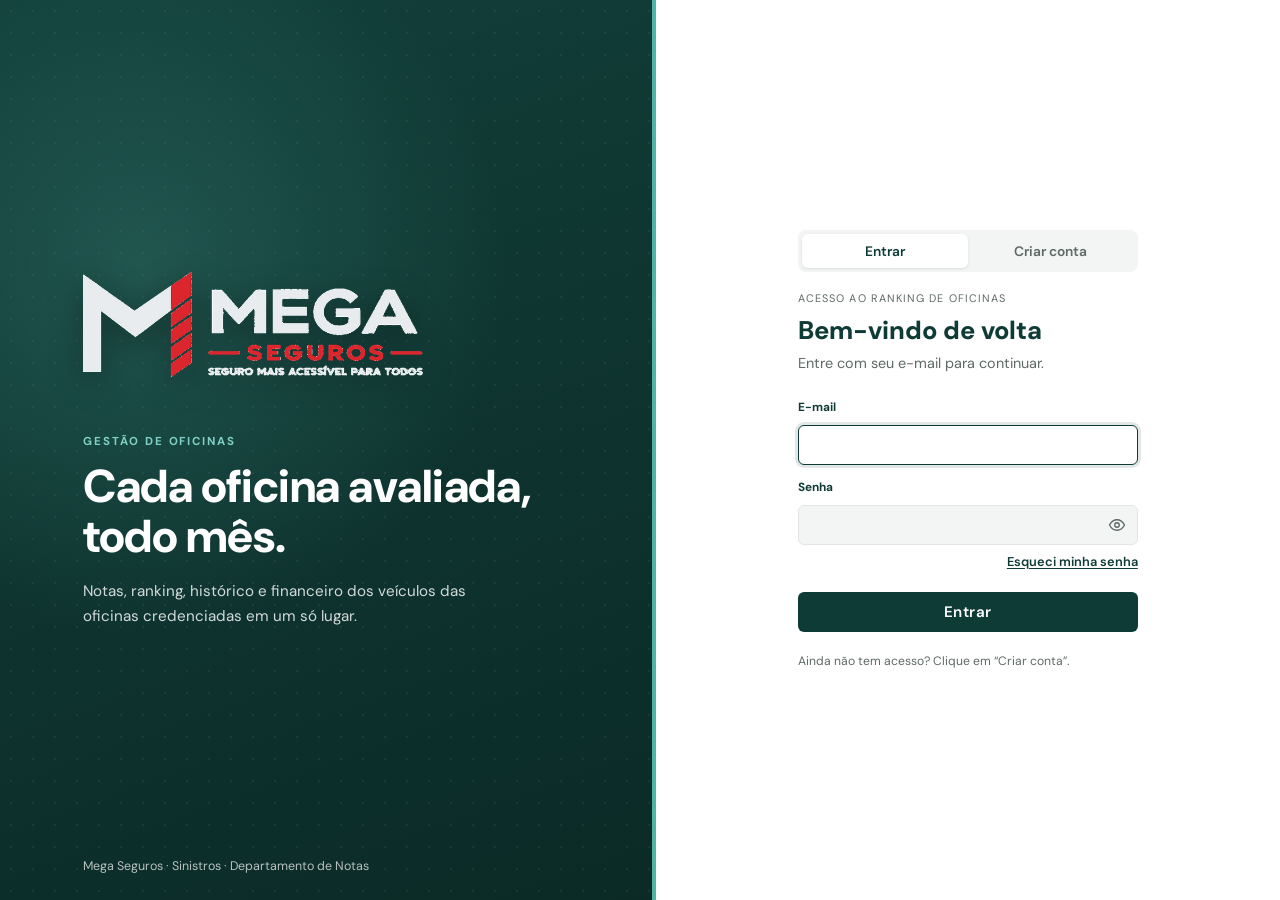
==== index.html @ 3373db31 "atualização" ====
<!doctype html>
<html lang="pt-BR">
  <head>
    <meta charset="utf-8" />
    <meta name="viewport" content="width=device-width,initial-scale=1" />
    <title>Ranking de Oficinas</title>
    <link rel="icon" href="assets/logo-mega.png" />
    <link rel="preconnect" href="https://fonts.googleapis.com" />
    <link
      rel="stylesheet"
      href="https://fonts.googleapis.com/css2?family=Playfair+Display:wght@700;800&family=DM+Sans:wght@400;500;600;700;800&display=swap"
    />
    <link rel="stylesheet" href="css/style.css?v=20261118c" />
  </head>
  <body>
    <div class="login" id="login" hidden>
      <section class="lg-side" aria-hidden="false">
        <div class="lg-logo"><img src="assets/logo-mega.png" alt="Mega Seguros" /></div>
        <div class="lg-copy">
          <div class="lg-eyebrow">Gestão de oficinas</div>
          <h1>Cada oficina avaliada,<br />todo mês.</h1>
          <p>Notas, ranking, histórico e financeiro dos veículos das oficinas credenciadas em um só lugar.</p>
        </div>
        <div class="lg-bottom">Mega Seguros · Sinistros · Departamento de Notas</div>
      </section>
      <section class="lg-form">
        <div class="lg-wrap">
          <div class="lg-tabs" id="lgTabs" role="tablist">
            <button type="button" role="tab" aria-selected="true" data-lgt="in">Entrar</button
            ><button type="button" role="tab" aria-selected="false" data-lgt="up">Criar conta</button>
          </div>
          <form id="lgForm" novalidate>
            <div class="lg-k">Acesso ao Ranking de Oficinas</div>
            <h2>Bem-vindo de volta</h2>
            <p class="lg-sub">Entre com seu e-mail para continuar.</p>
            <label>E-mail<input type="email" id="lgEmail" name="email" autocomplete="username" /></label>
            <label
              >Senha<input type="password" id="lgPass" name="password" autocomplete="current-password"
            /></label>
            <button type="button" class="lg-link" id="lgForgot">Esqueci minha senha</button>
            <p class="lg-err" id="lgErr" hidden></p>
            <button class="btn" id="lgBtn" type="submit">Entrar</button>
            <p class="lg-foot">Ainda não tem acesso? Clique em “Criar conta”.</p>
          </form>
          <form id="upForm" novalidate hidden>
            <div class="lg-k">Novo acesso</div>
            <h2>Criar conta</h2>
            <p class="lg-sub">
              Depois de criar, seu acesso fica aguardando a aprovação do Departamento de Notas.
            </p>
            <label>Nome<input type="text" id="upNome" autocomplete="name" maxlength="60" /></label>
            <label>E-mail<input type="email" id="upEmail" name="email" autocomplete="username" /></label>
            <label
              >Senha<input
                type="password"
                id="upPass"
                autocomplete="new-password"
                placeholder="Mínimo de 6 caracteres"
            /></label>
            <label>Confirmar senha<input type="password" id="upPass2" autocomplete="new-password" /></label>
            <p class="lg-err" id="upErr" hidden></p>
            <button class="btn" id="upBtn" type="submit">Criar conta</button>
          </form>
          <form id="recForm" novalidate hidden>
            <div class="lg-k">Recuperar acesso</div>
            <h2>Esqueci minha senha</h2>
            <p class="lg-sub">Digite seu e-mail. Vamos enviar um link para você criar uma senha nova.</p>
            <label>E-mail<input type="email" id="recEmail" name="email" autocomplete="username" /></label>
            <p class="lg-err" id="recMsg" hidden></p>
            <button class="btn" id="recBtn" type="submit">Enviar link</button>
            <button type="button" class="lg-link" data-lgt="in">‹ Voltar para o login</button>
          </form>
          <form id="newForm" novalidate hidden>
            <div class="lg-k">Recuperar acesso</div>
            <h2>Criar nova senha</h2>
            <p class="lg-sub">Escolha uma senha nova para entrar no Ranking de Oficinas.</p>
            <input type="email" id="newUser" name="email" autocomplete="username" hidden />
            <label
              >Nova senha<input
                type="password"
                id="newPass"
                name="new-password"
                autocomplete="new-password"
                placeholder="Mínimo de 6 caracteres"
            /></label>
            <label>Confirmar nova senha<input type="password" id="newPass2" autocomplete="new-password" /></label>
            <p class="lg-err" id="newErr" hidden></p>
            <button class="btn" id="newBtn" type="submit">Salvar nova senha</button>
          </form>
          <div class="lg-wait" id="lgWait" hidden>
            <div class="lw-ic" id="lwIc">⏳</div>
            <h2 id="lwT">Aguardando aprovação</h2>
            <p id="lwP">
              Seu acesso foi criado e está aguardando a aprovação do Departamento de Notas. Assim que for
              aprovado, é só entrar de novo.
            </p>
            <div class="lw-acts">
              <button type="button" class="btn" id="lwRetry">Verificar de novo</button
              ><button type="button" class="btn ghost2" id="lwOut">Sair</button>
            </div>
          </div>
        </div>
      </section>
    </div>
    <dialog id="pwDlg" class="pw-dlg">
      <form id="pwForm" novalidate>
        <h2>Alterar senha</h2>
        <p class="lg-sub">A senha nova vale a partir do próximo login, em qualquer computador.</p>
        <input type="email" id="pwUser" name="email" autocomplete="username" hidden />
        <label
          >Nova senha<input
            type="password"
            id="pwNew"
            name="new-password"
            autocomplete="new-password"
            placeholder="Mínimo de 6 caracteres"
        /></label>
        <label>Confirmar nova senha<input type="password" id="pwNew2" autocomplete="new-password" /></label>
        <p class="lg-err" id="pwErr" hidden></p>
        <div class="pw-acts">
          <button class="btn" id="pwSave" type="submit">Salvar senha</button
          ><button type="button" class="btn ghost2" id="pwCancel">Cancelar</button>
        </div>
      </form>
    </dialog>
    <div class="app">
      <aside class="side">
        <div class="side-brand"><img src="assets/logo-mega.png" alt="Mega Seguros" /></div>
        <div class="side-label">Ranking de Oficinas</div>
        <nav class="tabs" role="tablist" aria-label="Seções">
          <button role="tab" id="t-mes" aria-selected="true">
            <svg viewBox="0 0 24 24" aria-hidden="true">
              <rect x="3" y="4" width="18" height="17" rx="2" />
              <path d="M3 9h18M8 2v4M16 2v4" /></svg
            >Avaliação do mês
          </button>
          <button role="tab" id="t-hist" aria-selected="false">
            <svg viewBox="0 0 24 24" aria-hidden="true"><path d="M4 20V10M10 20V4M16 20v-7M22 20H2" /></svg
            >Histórico
          </button>
          <button role="tab" id="t-fin" aria-selected="false">
            <svg viewBox="0 0 24 24" aria-hidden="true">
              <rect x="2" y="6" width="20" height="13" rx="2" />
              <path d="M2 10h20M6 15h4" /></svg
            >Financeiro
          </button>
          <button role="tab" id="t-dev" aria-selected="false">
            <svg viewBox="0 0 24 24" aria-hidden="true"><path d="M3 7h18v12H3z" /><path d="M3 11h18M7 15h3" /></svg
            >Devedores
          </button>
          <button role="tab" id="t-frota" aria-selected="false">
            <svg viewBox="0 0 24 24" aria-hidden="true">
              <path d="M3 13l2-5h14l2 5v5H3z" /><path d="M3 13h18" />
              <circle cx="7.5" cy="16" r="1.2" /><circle cx="16.5" cy="16" r="1.2" /></svg
            >Veículos Mega
          </button>
          <button role="tab" id="t-acc" aria-selected="false" hidden>
            <svg viewBox="0 0 24 24" aria-hidden="true">
              <circle cx="9" cy="8" r="3.5" />
              <path d="M2.5 20a6.5 6.5 0 0 1 13 0" />
              <path d="M16 11l2 2 4-4" /></svg
            >Acessos<span class="nbadge" id="accBadge" hidden>0</span>
          </button>
          <button role="tab" id="t-crit" aria-selected="false">
            <svg viewBox="0 0 24 24" aria-hidden="true">
              <path d="M9 11l3 3 8-8" />
              <path d="M20 12v7a2 2 0 0 1-2 2H6a2 2 0 0 1-2-2V5a2 2 0 0 1 2-2h9" /></svg
            >Critérios
          </button>
        </nav>
        <div class="side-foot">
          <div class="who" id="whoBox" hidden>
            <small>Conectada como</small><b id="whoMail"></b
            ><button type="button" id="logoutBtn">
              <svg viewBox="0 0 24 24" aria-hidden="true">
                <path d="M15 4h4v16h-4M10 8l-4 4 4 4M6 12h11" /></svg
              >Sair
            </button>
            <button type="button" id="pwBtn" class="who-pw">Alterar senha</button>
          </div>
          Setor de Sinistros<br />Departamento de Notas<span>Uso interno</span>
        </div>
      </aside>

      <main class="main">
        <header class="topbar">
          <div>
            <div class="crumb">Sinistros <span>›</span> Notas <span>›</span> <b>Ranking de Oficinas</b></div>
            <h1 id="pageTitle">Avaliação do mês</h1>
          </div>
          <div class="mpick" id="mpick" role="group" aria-label="Mês de referência">
            <label for="selMes">Mês</label>
            <select id="selMes"></select>
            <select id="selAno" aria-label="Ano"></select>
          </div>
        </header>

        <div class="content">
          <div id="banner" class="banner" hidden></div>

          <section id="v-mes" style="display: grid; gap: 18px">
            <div class="card summ">
              <div class="sm-l">
                <h3>Classificação das oficinas</h3>
                <div class="lvt" id="levels"></div>
              </div>
              <div class="sm-r">
                <h3>Resumo do mês</h3>
                <div class="stats4" id="stats4"></div>
                <div class="andam">
                  <div class="an-t">
                    <b>Andamento das avaliações</b><small id="anTxt">0 de 0 avaliações concluídas</small>
                  </div>
                  <div class="an-bar">
                    <div class="pbar"><i id="progBar"></i></div>
                    <span id="anPct">0%</span>
                  </div>
                </div>
              </div>
            </div>
            <div class="card tools">
              <label class="srch"
                ><svg viewBox="0 0 24 24" aria-hidden="true">
                  <circle cx="11" cy="11" r="7" />
                  <path d="M20 20l-3.5-3.5" /></svg
                ><input type="search" id="fQ" placeholder="Buscar oficina..." aria-label="Buscar oficina"
              /></label>
              <label class="fsel"
                ><small>Classificação</small
                ><select id="fLv">
                  <option value="">Todas</option>
                  <option>Diamante</option>
                  <option>Ouro</option>
                  <option>Prata</option>
                  <option>Bronze</option>
                  <option value="none">Sem nota</option>
                </select></label
              >
              <label class="fsel"
                ><small>Ordenar por</small
                ><select id="fOrd">
                  <option value="cad">Ordem de cadastro</option>
                  <option value="desc">Pontuação (maior)</option>
                  <option value="asc">Pontuação (menor)</option>
                  <option value="nome">Nome (A–Z)</option>
                </select></label
              >
              <button type="button" class="btn ghost2 exp" id="expBtn">
                <svg viewBox="0 0 24 24" aria-hidden="true"><path d="M12 3v12M7 10l5 5 5-5M4 19h16" /></svg
                >Exportar relatório
              </button>
            </div>
            <div class="evgrid">
              <aside class="card olist">
                <div class="ol-top">
                  <div class="ol-h">
                    <h2 id="tblTitle">Oficinas</h2>
                    <button
                      type="button"
                      class="dcbtn"
                      id="dcToggle"
                      aria-expanded="false"
                      title="Ver oficinas descredenciadas"
                    >
                      <svg viewBox="0 0 24 24" aria-hidden="true">
                        <circle cx="12" cy="12" r="9" />
                        <path d="M5.6 5.6l12.8 12.8" /></svg
                      >Descredenciadas <span id="dcCount">0</span>
                    </button>
                  </div>
                </div>
                <div class="dcpanel" id="dcPanel" hidden></div>
                <ul class="ol" id="rows">
                  <li class="empty">Carregando oficinas…</li>
                </ul>
                <form class="add" id="addForm">
                  <input
                    type="text"
                    id="newName"
                    placeholder="Nova oficina"
                    aria-label="Nome da nova oficina"
                    maxlength="60"
                  />
                  <button class="btn" type="submit" aria-label="Adicionar oficina">
                    <span aria-hidden="true">+</span> Adicionar
                  </button>
                </form>
              </aside>
              <div class="card epanel" id="evalPanel"></div>
            </div>
            <div class="status" id="status"></div>
          </section>

          <section id="v-hist" hidden>
            <div class="panel">
              <div class="phead">
                <div>
                  <h2 id="rkTitle">Ranking do mês</h2>
                  <p class="psub">Oficinas ordenadas pela nota total. A seta compara com o mês anterior.</p>
                </div>
              </div>
              <ol class="rank" id="rank"></ol>
            </div>
            <div class="panel">
              <div class="phead">
                <div>
                  <h2>Evolução nos últimos 12 meses</h2>
                  <p class="psub">Cada barra é um mês. Clique numa barra para abrir aquele mês.</p>
                </div>
                <div class="keys">
                  <span><i class="k Diamante"></i>Diamante</span><span><i class="k Ouro"></i>Ouro</span
                  ><span><i class="k Prata"></i>Prata</span><span><i class="k Bronze"></i>Bronze</span>
                </div>
              </div>
              <div class="evo" id="hbody"></div>
            </div>
          </section>

          <section id="v-fin" hidden>
            <div class="fin-ofs" id="finOfs"></div>
            <div class="panel fin" id="finPanel">
              <div id="finHead"></div>
              <div class="vform" id="vFormBox" hidden>
                <div class="vf-h">
                  <h3 id="vfTitle">Novo veículo</h3>
                  <button type="button" class="vf-x" data-vfclose="1" aria-label="Fechar">×</button>
                </div>
                <div class="vf-grid">
                  <label class="c1"
                    >Placa<input type="text" id="vfPlaca" maxlength="10" placeholder="ABC1D23"
                  /></label>
                  <label class="c3"
                    >Veículo / sinistro<input
                      type="text"
                      id="vfDesc"
                      maxlength="80"
                      placeholder="Modelo, nº do sinistro…"
                  /></label>
                  <label
                    >Líquido do reparo<span class="mi"
                      ><i>R$</i><input type="text" inputmode="decimal" id="vfLq" placeholder="0,00" /></span
                  ></label>
                  <label
                    >Complemento<span class="mi"
                      ><i>R$</i><input type="text" inputmode="decimal" id="vfCp" placeholder="0,00" /></span
                  ></label>
                  <label
                    >Franquia<span class="mi"
                      ><i>R$</i><input type="text" inputmode="decimal" id="vfFr" placeholder="0,00" /></span
                  ></label>
                  <label class="neg"
                    >Já pago<span class="mi"
                      ><i>R$</i><input type="text" inputmode="decimal" id="vfPg" placeholder="0,00" /></span
                  ></label>
                  <label class="neg"
                    >Peças compradas<span class="mi"
                      ><i>R$</i><input type="text" inputmode="decimal" id="vfPc" placeholder="0,00" /></span
                  ></label>
                  <div class="vf-prev" id="vfPrev"><small>Saldo deste veículo</small><b>R$ 0,00</b></div>
                </div>
                <div class="vf-acts">
                  <button type="button" class="btn" id="vfSave">Salvar veículo</button
                  ><button type="button" class="btn ghost2" data-vfclose="1">Cancelar</button>
                </div>
              </div>
              <div id="finBody"></div>
            </div>
            <div class="status" id="fstatus"></div>
          </section>

          <section id="v-dev" hidden>
            <div class="panel">
              <div class="phead">
                <div>
                  <h2>Devedores</h2>
                  <p class="psub">
                    Dívidas das oficinas e os descontos feitos por placa até quitar. O saldo diminui sozinho.
                  </p>
                </div>
                <button type="button" class="btn" id="dvNew"><span aria-hidden="true">+</span> Nova dívida</button>
              </div>
              <div class="banner" id="devBanner" hidden>
                A tabela de dívidas ainda não existe no Supabase. Rode o SQL de devedores e recarregue a página.
              </div>
              <div class="fstats" id="devStats"></div>
              <div class="dv-tools">
                <label class="srch"
                  ><svg viewBox="0 0 24 24" aria-hidden="true"><circle cx="11" cy="11" r="7" /><path d="M20 20l-3.5-3.5" /></svg
                  ><input type="search" id="dvQ" placeholder="Buscar oficina, veículo ou placa..." aria-label="Buscar dívida"
                /></label>
                <label class="fsel"
                  ><small>Situação</small
                  ><select id="dvF">
                    <option value="">Todas</option>
                    <option value="a">Em pagamento</option>
                    <option value="q">Quitadas</option>
                  </select></label
                >
              </div>
              <div id="devList"></div>
              <div class="status" id="devStatus"></div>
            </div>
          </section>

          <section id="v-frota" hidden>
            <div class="panel">
              <div class="phead">
                <div>
                  <h2>Painel dos veículos Mega</h2>
                  <p class="psub">Resumo dos gastos com reparos dos veículos da Mega.</p>
                </div>
              </div>
              <div class="fstats" id="frStats"></div>
              <div class="fr-dash">
                <div class="fr-box">
                  <h3>Gasto por mês</h3>
                  <div class="fr-meses" id="frMeses"></div>
                </div>
                <div class="fr-box">
                  <h3>Onde foi feito</h3>
                  <div id="frOnde"></div>
                </div>
                <div class="fr-box">
                  <h3>Veículos que mais gastaram</h3>
                  <div id="frTop"></div>
                </div>
              </div>
            </div>
            <div class="panel">
              <div class="phead">
                <div>
                  <h2>Histórico de reparos</h2>
                  <p class="psub">Clique num veículo para ver e lançar reparos.</p>
                </div>
                <button type="button" class="btn" id="frNew"><span aria-hidden="true">+</span> Novo veículo</button>
              </div>
              <div class="banner" id="frBanner" hidden>
                A tabela de Veículos Mega ainda não existe no Supabase. Rode o SQL 5 e recarregue a página.
              </div>
              <div class="dv-tools">
                <label class="srch"
                  ><svg viewBox="0 0 24 24" aria-hidden="true"><circle cx="11" cy="11" r="7" /><path d="M20 20l-3.5-3.5" /></svg
                  ><input type="search" id="frQ" placeholder="Buscar placa, veículo ou quem está usando..." aria-label="Buscar veículo"
                /></label>
                <label class="fsel"><small>Mês</small><select id="frMes"></select></label>
              </div>
              <div id="frList"></div>
              <div class="status" id="frStatus"></div>
            </div>
          </section>

          <section id="v-acc" hidden>
            <div class="panel">
              <div class="phead">
                <div>
                  <h2>Acessos da equipe</h2>
                  <p class="psub">
                    Quem cria conta aparece aqui como pendente. Marque as equipes de cada pessoa (pode ser mais de
                    uma): ela vê as abas de todas as equipes marcadas.
                  </p>
                </div>
                <button type="button" class="btn ghost2" id="accReload">Atualizar lista</button>
              </div>
              <div id="accList"><p class="dcl-empty">Carregando…</p></div>
            </div>
            <div class="panel">
              <div class="phead">
                <div>
                  <h2>Equipes e abas</h2>
                  <p class="psub">Marque as abas que cada equipe pode ver e lançar. Vale na hora para todos da equipe.</p>
                </div>
              </div>
              <div id="eqList"></div>
              <form class="add eq-add" id="eqForm">
                <input type="text" id="eqNome" placeholder="Nova equipe" aria-label="Nome da nova equipe" maxlength="40" />
                <button class="btn" type="submit"><span aria-hidden="true">+</span> Adicionar equipe</button>
              </form>
              <div class="status" id="accStatus"></div>
            </div>
          </section>

          <section id="v-crit" hidden>
            <div class="panel">
              <div class="phead">
                <div>
                  <h2>Como a nota é formada</h2>
                  <p class="psub">
                    Cada veículo enviado recebe até 100 pontos nos seis critérios. A nota da oficina no mês é
                    a média dos veículos avaliados.
                  </p>
                </div>
              </div>
              <div class="stack">
                <div class="seg" style="flex: 30; background: #0f3b36" title="Qualidade do reparo: 30 pts">
                  <span>30</span>
                </div>
                <div class="seg" style="flex: 20; background: #1f5a52" title="Prazo de entrega: 20 pts">
                  <span>20</span>
                </div>
                <div class="seg" style="flex: 20; background: #2f7a6f" title="Satisfação do cliente: 20 pts">
                  <span>20</span>
                </div>
                <div class="seg" style="flex: 15; background: #5e9b90" title="Preço e orçamento: 15 pts">
                  <span>15</span>
                </div>
                <div class="seg" style="flex: 10; background: #8db8ae" title="Documentação: 10 pts">
                  <span>10</span>
                </div>
                <div class="seg" style="flex: 5; background: #c3dcd5" title="Estrutura da oficina: 5 pts">
                  <span>5</span>
                </div>
              </div>
              <div class="ccards">
                <div class="ccard">
                  <div class="cpts" style="--c: #0f3b36">30<small>pts</small></div>
                  <div>
                    <h3>Qualidade do reparo</h3>
                    <p>Sem retrabalho; sem reclamação de peças ou pintura</p>
                  </div>
                </div>
                <div class="ccard">
                  <div class="cpts" style="--c: #1f5a52">20<small>pts</small></div>
                  <div>
                    <h3>Prazo de entrega</h3>
                    <p>Veículo entregue na data prometida ou antes</p>
                  </div>
                </div>
                <div class="ccard">
                  <div class="cpts" style="--c: #2f7a6f">20<small>pts</small></div>
                  <div>
                    <h3>Satisfação do cliente</h3>
                    <p>Notas e avaliações dos associados</p>
                  </div>
                </div>
                <div class="ccard">
                  <div class="cpts" style="--c: #5e9b90">15<small>pts</small></div>
                  <div>
                    <h3>Preço e orçamento</h3>
                    <p>Orçamento final igual ao aprovado, sem extras</p>
                  </div>
                </div>
                <div class="ccard">
                  <div class="cpts" style="--c: #8db8ae">10<small>pts</small></div>
                  <div>
                    <h3>Documentação</h3>
                    <p>Notas fiscais e fotos enviadas rápido</p>
                  </div>
                </div>
                <div class="ccard">
                  <div class="cpts" style="--c: #c3dcd5">5<small>pts</small></div>
                  <div>
                    <h3>Estrutura da oficina</h3>
                    <p>Ferramentas, alinhamento e organização</p>
                  </div>
                </div>
              </div>
            </div>
            <div class="panel">
              <div class="phead">
                <div>
                  <h2>Níveis e incentivos</h2>
                  <p class="psub">A soma dos pontos define o nível da oficina no mês.</p>
                </div>
              </div>
              <div class="scale">
                <div class="bar">
                  <div class="b Bronze" style="flex: 65">Bronze</div>
                  <div class="b Prata" style="flex: 15">Prata</div>
                  <div class="b Ouro" style="flex: 10">Ouro</div>
                  <div class="b Diamante" style="flex: 10">Diam.</div>
                </div>
                <div class="ticks">
                  <span style="left: 0">0</span><span style="left: 65%">65</span
                  ><span style="left: 80%">80</span><span style="left: 90%">90</span
                  ><span style="left: 100%">100</span>
                </div>
              </div>
              <div class="lcards">
                <div class="lcard Bronze">
                  <div class="lhead">
                    <span class="ic" data-medal="Bronze"></span>
                    <div>
                      <h3>Bronze</h3>
                      <div class="range">abaixo de 65 pontos</div>
                    </div>
                  </div>
                  <p>Menos serviços direcionados; 60 a 90 dias para melhorar ou ser descredenciada</p>
                </div>
                <div class="lcard Prata">
                  <div class="lhead">
                    <span class="ic" data-medal="Prata"></span>
                    <div>
                      <h3>Prata</h3>
                      <div class="range">65 a 79 pontos</div>
                    </div>
                  </div>
                  <p>Volume moderado de serviços com acompanhamento mensal</p>
                </div>
                <div class="lcard Ouro">
                  <div class="lhead">
                    <span class="ic" data-medal="Ouro"></span>
                    <div>
                      <h3>Ouro</h3>
                      <div class="range">80 a 89 pontos</div>
                    </div>
                  </div>
                  <p>Envio frequente de carros e pagamento em prazo normal</p>
                </div>
                <div class="lcard Diamante">
                  <div class="lhead">
                    <span class="ic" data-medal="Diamante"></span>
                    <div>
                      <h3>Diamante</h3>
                      <div class="range">90 a 100 pontos</div>
                    </div>
                  </div>
                  <p>Prioridade total no envio de carros, pagamento rápido e destaque no app/site</p>
                </div>
              </div>
            </div>
            <div class="panel">
              <div class="phead">
                <div>
                  <h2>Metas a cada 10 carros</h2>
                  <p class="psub">Referência do que cada nível exige na prática.</p>
                </div>
              </div>
              <div class="scroll">
                <table class="metas">
                  <thead>
                    <tr>
                      <th class="name">Indicador</th>
                      <th><span class="badge Bronze">Bronze</span></th>
                      <th><span class="badge Prata">Prata</span></th>
                      <th><span class="badge Ouro">Ouro</span></th>
                      <th><span class="badge Diamante">Diamante</span></th>
                    </tr>
                  </thead>
                  <tbody>
                    <tr>
                      <td class="name">Carros com reparo refeito</td>
                      <td>máx. 1 em 10</td>
                      <td>máx. 1 em 20</td>
                      <td>quase zero</td>
                      <td>zero</td>
                    </tr>
                    <tr>
                      <td class="name">Atrasos na entrega</td>
                      <td>até 2 em 10</td>
                      <td>até 1 em 10</td>
                      <td>quase sempre no dia</td>
                      <td>100% no prazo</td>
                    </tr>
                    <tr>
                      <td class="name">Nota dos clientes (0–10)</td>
                      <td>mín. 5</td>
                      <td>mín. 7</td>
                      <td>mín. 8</td>
                      <td>9 ou 10</td>
                    </tr>
                    <tr>
                      <td class="name">Aumento não planejado no orçamento</td>
                      <td>até 2 em 10</td>
                      <td>máx. 1 em 10</td>
                      <td>raro</td>
                      <td>nenhum</td>
                    </tr>
                  </tbody>
                </table>
              </div>
            </div>
          </section>
        </div>
      </main>
    </div>

    <!-- Scripts: a ordem importa (config e utilidades primeiro, main por último) -->
    <script src="js/config.js?v=20261118c"></script>
    <script src="js/util.js?v=20261118c"></script>
    <script src="js/estado.js?v=20261118c"></script>
    <script src="js/dados.js?v=20261118c"></script>
    <script src="js/avaliacao.js?v=20261118c"></script>
    <script src="js/oficinas.js?v=20261118c"></script>
    <script src="js/historico.js?v=20261118c"></script>
    <script src="js/financeiro.js?v=20261118c"></script>
    <script src="js/devedores.js?v=20261118c"></script>
    <script src="js/frota.js?v=20261118c"></script>
    <script src="js/login.js?v=20261118c"></script>
    <script src="js/acessos.js?v=20261118c"></script>
    <script src="js/main.js?v=20261118c"></script>
  </body>
</html>
---- css/style.css ----
/* =====================================================================
   Ranking de Oficinas · Mega Seguros
   Cores e fontes ficam nas variáveis do :root (logo abaixo).
   ===================================================================== */

:root {
  color-scheme: light;
  --bg: #f7f3ef;
  --surface: #ffffff;
  --ink: #1e2624;
  --muted: #5e6966;
  --line: #e6dfd8;
  --soft: #eff1ef;
  --green: #0f3b36;
  --green-2: #0a2c28;
  --red: #b3141c;
  --red-dark: #8e0f16;
  --icon-bg: #f3eee9;
  --accent: #0f3b36;
  --input: #fcfaf8;
  --danger: #b3141c;
  --dia: #dceff1;
  --dia-ink: #0d5560;
  --ouro: #f6e7b9;
  --ouro-ink: #6a4c00;
  --prata: #e7e9ea;
  --prata-ink: #3d4547;
  --bronze: #f3d5c2;
  --bronze-ink: #7a3a12;
  --serif: "Playfair Display", Georgia, "Times New Roman", serif;
  --display: "DM Sans", Arial, Helvetica, sans-serif;
  --body: "DM Sans", Arial, Helvetica, sans-serif;
  --shadow: 0 1px 2px rgba(15, 59, 54, 0.06), 0 6px 18px rgba(15, 59, 54, 0.07);
}
* {
  box-sizing: border-box;
}
[hidden] {
  display: none !important;
}
#v-mes > * {
  min-width: 0;
}
body {
  margin: 0;
  background: var(--bg);
  color: var(--ink);
  font-family: var(--body);
  font-size: 15px;
  line-height: 1.5;
}
.crumb {
  font-size: 0.82rem;
  color: var(--muted);
  font-weight: 500;
}
.crumb b,
h1,
h2 {
  color: var(--green);
}
h1,
h2 {
  font-family: var(--serif);
  margin: 0;
  text-wrap: balance;
}
h1 {
  font-size: clamp(2.1rem, 5vw, 3.2rem);
  line-height: 1.05;
  font-weight: 800;
}
h2 {
  font-size: 1.3rem;
}
.tabs {
  display: flex;
  gap: 6px;
  border-bottom: 1px solid var(--line);
  overflow-x: auto;
}
.tabs button {
  border: 0;
  background: 0 0;
  color: var(--muted);
  font: 600 0.82rem var(--body);
  letter-spacing: 0.08em;
  text-transform: uppercase;
  padding: 12px 14px;
  border-bottom: 2px solid transparent;
  cursor: pointer;
  white-space: nowrap;
}
.tabs button[aria-selected="true"] {
  color: var(--green);
  border-color: var(--red);
}
button:focus-visible,
input:focus-visible,
textarea:focus-visible {
  outline: 2px solid var(--green);
  outline-offset: 2px;
}
.levels {
  display: grid;
  grid-template-columns: repeat(auto-fit, minmax(150px, 1fr));
  gap: 14px;
}
.lv,
.lv span {
  display: flex;
  align-items: center;
}
.lv {
  padding: 14px 16px;
  justify-content: space-between;
  gap: 10px;
}
.lv span {
  font-weight: 700;
  font-size: 0.8rem;
  letter-spacing: 0.08em;
  text-transform: uppercase;
  color: var(--ink);
  gap: 8px;
}
.lv span::before {
  content: "";
  width: 10px;
  height: 10px;
  border-radius: 50%;
  background: var(--muted);
  display: none;
}
.lv b,
table {
  font-variant-numeric: tabular-nums;
}
.lv b {
  font-family: var(--serif);
  font-size: 2rem;
  line-height: 1;
  color: var(--green);
}
.lv.Diamante span::before {
  background: #2a9db0;
}
.lv.Ouro span::before {
  background: #d4a21c;
}
.lv.Prata span::before {
  background: #9aa3a6;
}
.lv.Bronze span::before {
  background: #b8642e;
}
.lv.none {
  border-style: dashed;
  box-shadow: none;
  background: 0 0;
}
.badge.Diamante {
  background: var(--dia);
  color: var(--dia-ink);
}
.badge.Ouro {
  background: var(--ouro);
  color: var(--ouro-ink);
}
.badge.Prata {
  background: var(--prata);
  color: var(--prata-ink);
}
.badge.Bronze {
  background: var(--bronze);
  color: var(--bronze-ink);
}
.card,
.lv {
  background: var(--surface);
  border: 1px solid var(--line);
  box-shadow: var(--shadow);
}
.scroll {
  overflow-x: auto;
  position: relative;
}
table {
  border-collapse: collapse;
  width: 100%;
}
td,
th {
  border-bottom: 1px solid var(--line);
  text-align: center;
}
th,
th small {
  font-size: 0.7rem;
}
th {
  text-transform: uppercase;
  letter-spacing: 0.08em;
  color: var(--green);
  padding: 12px 6px;
  background: var(--soft);
}
th small {
  display: block;
  letter-spacing: 0;
  text-transform: none;
  font-weight: 500;
  color: var(--muted);
}
td {
  padding: 7px 4px;
  vertical-align: middle;
}
td.name,
th.name {
  text-align: left;
  padding-left: 16px;
}
td.name,
th {
  font-weight: 700;
  white-space: nowrap;
}
td.name {
  letter-spacing: 0.02em;
}
.rank li:last-child,
tr:last-child td {
  border-bottom: 0;
}
input[type="number"],
input[type="text"],
textarea {
  font: inherit;
  color: var(--ink);
  background: var(--input);
  border: 1px solid var(--line);
  border-radius: 6px;
  padding: 6px 4px;
}
input[type="number"] {
  width: 50px;
  text-align: center;
}
input:focus {
  border-color: var(--green);
}
input.bad {
  border-color: var(--danger);
  color: var(--danger);
}
input:disabled,
textarea:disabled {
  opacity: 0.6;
}
.total {
  font-family: var(--serif);
  font-size: 1.5rem;
  color: var(--green);
  min-width: 44px;
}
.badge,
.pos,
.total {
  font-weight: 700;
}
.badge {
  display: inline-block;
  padding: 3px 10px;
  border-radius: 999px;
  font-size: 0.76rem;
  white-space: nowrap;
}
.pos {
  color: var(--red);
}
.btn {
  border: 0;
  border-radius: 8px;
  padding: 10px 16px;
  font: 700 0.85rem var(--body);
  letter-spacing: 0.03em;
  cursor: pointer;
  background: var(--green);
  color: #fff;
}
.btn:hover {
  background: var(--green-2);
}
.add {
  display: flex;
  flex-wrap: wrap;
  gap: 8px;
  border-top: 1px solid var(--line);
  background: var(--soft);
}
.add input {
  flex: 1 1 220px;
  padding: 10px 12px;
  background: var(--surface);
}
.status {
  font-size: 0.82rem;
  color: var(--muted);
  min-height: 1.2em;
}
.banner {
  padding: 12px 16px;
  border-radius: 10px;
  background: #fbedea;
  color: var(--red-dark);
  border: 1px solid #f1cfc9;
  font-size: 0.9rem;
}
.empty {
  padding: 28px 16px;
  text-align: center;
  color: var(--muted);
}
.hist td {
  min-width: 58px;
}
.crit {
  display: grid;
  gap: 18px;
  grid-template-columns: repeat(auto-fit, minmax(300px, 1fr));
}
.crit .card {
  padding: 18px;
  min-width: 0;
}
.crit h2::after {
  content: "";
  display: block;
  width: 28px;
  height: 2px;
  background: var(--red);
  margin: 8px 0 6px;
}
.crit table td,
.crit table th {
  text-align: left;
  padding: 8px 6px;
}
.crit th,
.metas th {
  background: 0 0;
}
.crit td:nth-child(2) {
  font-variant-numeric: tabular-nums;
  font-weight: 700;
  color: var(--green);
  white-space: nowrap;
}
.card,
.lv {
  border-radius: 14px;
}
.add {
  border-radius: 0 0 14px 14px;
}
.lv {
  transition:
    transform 0.15s,
    box-shadow 0.15s;
}
.lv:hover {
  transform: translateY(-2px);
  box-shadow:
    0 2px 4px rgba(15, 59, 54, 0.06),
    0 12px 26px rgba(15, 59, 54, 0.1);
}
.lv .ic {
  flex: none;
  width: 40px;
  height: 40px;
  border-radius: 50%;
  background: var(--icon-bg);
  display: grid;
  place-items: center;
}
.lhead .ic svg,
.lv .ic svg {
  width: 22px;
  height: 22px;
}
.lv .left {
  display: flex;
  align-items: center;
  gap: 12px;
}
tbody tr:not(.det):hover td {
  background: #fbf8f5;
}
td.name::before {
  content: "";
  display: inline-block;
  width: 6px;
  height: 6px;
  border-radius: 50%;
  background: var(--red);
  margin-right: 10px;
  vertical-align: middle;
}
.pos {
  font-family: var(--serif);
  font-size: 1.05rem;
}
@media (prefers-reduced-motion: reduce) {
  .lv {
    transition: none;
  }
  .lv:hover {
    transform: none;
  }
}
@media (prefers-reduced-motion: no-preference) {
  .btn,
  .tabs button {
    transition:
      background 0.15s,
      border-color 0.15s;
  }
}
.app {
  display: grid;
  grid-template-columns: 224px minmax(0, 1fr);
  min-height: 100vh;
}
.side,
.side .tabs {
  flex-direction: column;
}
.side {
  background: linear-gradient(180deg, var(--green) 0%, var(--green-2) 100%);
  color: #fff;
  display: flex;
  gap: 22px;
  padding: 24px 16px;
  position: sticky;
  top: 0;
  height: 100vh;
}
.side .tabs button,
.side-brand {
  display: flex;
  align-items: center;
  gap: 10px;
}
.side-brand img {
  filter: drop-shadow(0 2px 4px rgba(0, 0, 0, 0.35));
}
.side-foot span,
.side-label {
  font-weight: 700;
  text-transform: uppercase;
}
.side-foot,
.side-label {
  padding: 14px 10px 0;
  border-top: 1px solid rgba(255, 255, 255, 0.12);
}
.side-label {
  font-size: 0.68rem;
  letter-spacing: 0.16em;
  color: rgba(255, 255, 255, 0.55);
}
.side .tabs {
  gap: 4px;
  border: 0;
  overflow: visible;
}
.side .tabs button {
  gap: 12px;
  width: 100%;
  text-align: left;
  color: rgba(255, 255, 255, 0.78);
  font: 600 0.9rem var(--body);
  letter-spacing: 0.01em;
  text-transform: none;
  padding: 11px 12px;
  border: 0;
  border-left: 3px solid transparent;
  border-radius: 8px;
}
.side .tabs button svg {
  width: 18px;
  height: 18px;
  flex: none;
  fill: none;
  stroke: currentColor;
  stroke-width: 1.8;
  stroke-linecap: round;
  stroke-linejoin: round;
}
.side .tabs button:hover {
  background: rgba(255, 255, 255, 0.07);
  color: #fff;
}
.side .tabs button[aria-selected="true"] {
  background: rgba(255, 255, 255, 0.12);
  color: #fff;
  border-left-color: #e0353c;
}
.side-foot {
  margin-top: auto;
  font-size: 0.78rem;
  line-height: 1.5;
  color: rgba(255, 255, 255, 0.7);
}
.side-foot span {
  display: inline-block;
  margin-top: 8px;
  font-size: 0.66rem;
  letter-spacing: 0.14em;
  color: #e7a79e;
}
.main {
  min-width: 0;
  display: flex;
  flex-direction: column;
}
.content,
.topbar {
  padding-left: max(28px, env(safe-area-inset-left, 0));
  padding-right: max(28px, env(safe-area-inset-right, 0));
}
.topbar {
  display: flex;
  flex-wrap: wrap;
  align-items: center;
  justify-content: space-between;
  gap: 16px;
  padding-block: 22px;
  background: var(--surface);
  border-bottom: 1px solid var(--line);
}
.topbar .crumb {
  font-size: 0.78rem;
  color: var(--muted);
  margin-bottom: 6px;
}
.topbar .crumb span {
  margin: 0 4px;
  color: #c9c0b8;
}
.topbar h1 {
  font-size: 1.9rem;
  font-weight: 700;
}
.topbar h1::after {
  content: "";
  display: block;
  width: 32px;
  height: 2px;
  background: var(--red);
  margin-top: 10px;
}
.content {
  width: 100%;
  max-width: none;
  display: grid;
  gap: 20px;
  padding-block: 24px 48px;
}
.content > * {
  min-width: 0;
}
@media (max-width: 860px) {
  .app {
    grid-template-columns: minmax(0, 1fr);
  }
  .main,
  .side {
    min-width: 0;
  }
  .side {
    position: static;
    height: auto;
    flex-direction: row;
    flex-wrap: wrap;
    align-items: center;
    gap: 10px;
    padding: 12px max(16px, env(safe-area-inset-right, 0)) 12px max(16px, env(safe-area-inset-left, 0));
  }
  .side-foot,
  .side-label {
    display: none;
  }
  .side .tabs {
    flex-direction: row;
    width: 100%;
    overflow-x: auto;
  }
  .side .tabs button {
    width: auto;
    white-space: nowrap;
    border-left: 0;
    border-bottom: 2px solid transparent;
    border-radius: 6px;
    padding: 8px 10px;
    font-size: 0.84rem;
  }
  .side .tabs button[aria-selected="true"] {
    border-bottom-color: #e0353c;
  }
  .content,
  .topbar {
    padding-left: max(16px, env(safe-area-inset-left, 0));
    padding-right: max(16px, env(safe-area-inset-right, 0));
  }
}
#v-crit:not([hidden]),
#v-hist:not([hidden]) {
  display: grid;
  gap: 20px;
}
.panel {
  background: var(--surface);
  border: 1px solid var(--line);
  border-radius: 14px;
  box-shadow: var(--shadow);
  padding: 22px;
  min-width: 0;
}
.phead {
  display: flex;
  flex-wrap: wrap;
  justify-content: space-between;
  align-items: flex-end;
  gap: 12px;
  margin-bottom: 18px;
}
.phead h2 {
  font-size: 1.35rem;
}
.phead h2::after {
  content: "";
  display: block;
  width: 28px;
  height: 2px;
  background: var(--red);
  margin-top: 8px;
}
.psub {
  margin: 8px 0 0;
  color: var(--muted);
  font-size: 0.88rem;
}
.rpos.top,
h3 {
  font-size: 0.95rem;
}
.rank,
h3 {
  margin: 0;
}
.rank {
  list-style: none;
  padding: 0;
  display: grid;
}
.rank li {
  display: grid;
  grid-template-columns: 44px minmax(120px, 190px) minmax(80px, 1fr) 44px 92px 64px;
  align-items: center;
  gap: 12px;
  padding: 10px 4px;
  border-bottom: 1px solid var(--line);
}
.rname,
.rpos {
  font-weight: 700;
}
.rpos {
  font-family: var(--serif);
  font-size: 1.15rem;
  color: var(--muted);
  text-align: center;
}
.rpos.top {
  color: #fff;
  background: var(--green);
  border-radius: 50%;
  width: 34px;
  height: 34px;
  display: grid;
  place-items: center;
  justify-self: center;
}
.rname {
  font-size: 0.9rem;
  letter-spacing: 0.02em;
  overflow: hidden;
  text-overflow: ellipsis;
  white-space: nowrap;
}
.rbar,
.rbar i {
  border-radius: 99px;
}
.rbar {
  height: 10px;
  background: var(--icon-bg);
  overflow: hidden;
}
.rbar i {
  display: block;
  height: 100%;
}
.k.Diamante,
i.Diamante {
  background: #2a9db0;
}
.k.Ouro,
i.Ouro {
  background: #d4a21c;
}
.k.Prata,
i.Prata {
  background: #9aa3a6;
}
.k.Bronze,
i.Bronze {
  background: #b8642e;
}
i.nil {
  background: #e3ddd7;
}
.ostats b,
.rval {
  font-family: var(--serif);
  color: var(--green);
}
.rval {
  font-weight: 700;
  font-size: 1.2rem;
  text-align: right;
  font-variant-numeric: tabular-nums;
}
.rank .badge {
  justify-self: start;
}
.dl,
.ocard h3 {
  white-space: nowrap;
}
.dl {
  font-size: 0.78rem;
  font-weight: 700;
  color: var(--muted);
}
.dl.up {
  color: #1d7a4a;
}
.dl.down {
  color: var(--red);
}
.rank li.rnone {
  display: block;
  color: var(--muted);
  font-size: 0.85rem;
  padding-top: 14px;
}
.rank li.rnone span,
h3 {
  font-weight: 700;
  color: var(--ink);
}
.col i,
.rank li.empty {
  display: block;
}
.badge.none,
.col em,
.keys,
.ostats small {
  color: var(--muted);
}
.keys {
  display: flex;
  flex-wrap: wrap;
  gap: 12px;
  font-size: 0.78rem;
}
.keys span,
.ocard header {
  display: flex;
  align-items: center;
  gap: 6px;
}
.k {
  display: inline-block;
  width: 10px;
  height: 10px;
  border-radius: 3px;
}
.evo,
.ocard {
  display: grid;
  gap: 14px;
}
.evo {
  grid-template-columns: repeat(auto-fill, minmax(260px, 1fr));
}
.ocard {
  border: 1px solid var(--line);
  border-radius: 12px;
  padding: 16px;
  background: linear-gradient(180deg, #fff 0, #fcfaf8 100%);
}
.ocard header {
  justify-content: space-between;
  gap: 8px;
}
.ocard h3 {
  overflow: hidden;
  text-overflow: ellipsis;
}
.badge.none {
  background: var(--icon-bg);
}
.ostats {
  display: grid;
  grid-template-columns: repeat(3, 1fr);
  gap: 8px;
}
.chart,
.ostats div {
  display: grid;
  gap: 2px;
}
.ostats b {
  font-size: 1.35rem;
  line-height: 1;
}
.ostats small {
  font-size: 0.68rem;
  text-transform: uppercase;
  letter-spacing: 0.06em;
  font-weight: 600;
}
.chart {
  grid-template-columns: repeat(12, 1fr);
  gap: 4px;
  align-items: end;
  height: 84px;
  border-bottom: 1px solid var(--line);
}
.col {
  display: grid;
  grid-template-rows: 1fr auto;
  height: 100%;
  padding: 0;
  border: 0;
  background: 0 0;
  cursor: pointer;
  gap: 3px;
}
.col .bw {
  display: flex;
  align-items: flex-end;
  height: 100%;
}
.col i {
  width: 100%;
  border-radius: 3px 3px 0 0;
}
.col em {
  font-style: normal;
  font-size: 0.62rem;
  text-align: center;
  line-height: 1;
  padding-bottom: 3px;
}
.col:hover i {
  filter: brightness(1.12);
}
.col:last-child em {
  color: var(--red);
  font-weight: 700;
}
.stack {
  display: flex;
  height: 46px;
  border-radius: 10px;
  overflow: hidden;
  margin-bottom: 18px;
}
.seg {
  display: grid;
  place-items: center;
  color: #fff;
  font-weight: 700;
  font-size: 0.9rem;
  border-right: 2px solid #fff;
  min-width: 0;
}
.seg:last-child {
  border-right: 0;
  color: var(--green);
}
.seg:nth-last-child(2) {
  color: var(--green);
}
.ccards {
  display: grid;
  grid-template-columns: repeat(auto-fill, minmax(250px, 1fr));
  gap: 12px;
}
.ccard,
.cpts {
  border-radius: 12px;
}
.ccard {
  display: flex;
  gap: 14px;
  align-items: flex-start;
  border: 1px solid var(--line);
  padding: 14px;
}
.cpts {
  flex: none;
  width: 58px;
  height: 58px;
  background: var(--c);
  color: #fff;
  display: grid;
  place-content: center;
  text-align: center;
  font-family: var(--serif);
  font-size: 1.4rem;
  font-weight: 700;
  line-height: 1;
}
.ccard:nth-child(5) .cpts,
.ccard:nth-child(6) .cpts {
  color: var(--green);
}
.cpts small {
  font-family: var(--body);
  font-size: 0.6rem;
  font-weight: 700;
  letter-spacing: 0.08em;
  text-transform: uppercase;
  margin-top: 3px;
}
.ccard p,
.lcard p {
  margin: 4px 0 0;
  color: var(--muted);
  font-size: 0.86rem;
}
.scale {
  margin: 4px 0 30px;
}
.scale .bar {
  display: flex;
  height: 34px;
  border-radius: 10px;
  overflow: hidden;
}
.scale .b {
  display: grid;
  place-items: center;
  font-size: 0.78rem;
  font-weight: 700;
  border-right: 2px solid #fff;
  min-width: 0;
  overflow: hidden;
  white-space: nowrap;
}
.scale .b:last-child {
  border-right: 0;
}
.b.Bronze {
  background: var(--bronze);
  color: var(--bronze-ink);
}
.b.Prata {
  background: var(--prata);
  color: var(--prata-ink);
}
.b.Ouro {
  background: var(--ouro);
  color: var(--ouro-ink);
}
.b.Diamante,
.oi-t b.Diamante {
  background: var(--dia);
  color: var(--dia-ink);
}
.ticks {
  position: relative;
  height: 18px;
  margin: 6px 8px 0;
}
.ticks span {
  position: absolute;
  transform: translateX(-50%);
  font-size: 0.74rem;
  font-weight: 700;
  color: var(--muted);
  font-variant-numeric: tabular-nums;
}
.lcards {
  display: grid;
  grid-template-columns: repeat(auto-fill, minmax(220px, 1fr));
  gap: 12px;
}
.lcard {
  border: 1px solid var(--line);
  border-radius: 12px;
  padding: 16px;
  border-top: 4px solid;
}
.lcard.Bronze {
  border-top-color: #b8642e;
}
.lcard.Prata {
  border-top-color: #9aa3a6;
}
.lcard.Ouro {
  border-top-color: #d4a21c;
}
.lcard.Diamante {
  border-top-color: #2a9db0;
  background: var(--green);
}
.lcard.Diamante h3 {
  color: #fff;
}
.lcard.Diamante .range,
.lcard.Diamante p {
  color: rgba(255, 255, 255, 0.8);
}
.lhead {
  display: flex;
  align-items: center;
  gap: 12px;
}
.lhead .ic {
  flex: none;
  width: 40px;
  height: 40px;
  border-radius: 50%;
  background: var(--icon-bg);
  display: grid;
  place-items: center;
}
.lcard.Diamante .ic {
  background: #fff;
}
.range {
  font-size: 0.78rem;
  font-weight: 700;
  color: var(--red);
  margin-top: 2px;
}
.metas td {
  text-align: center;
}
.metas td.name,
.vt td.l,
.vt th.l {
  text-align: left;
}
@media (max-width: 720px) {
  .rank li {
    grid-template-columns: 34px minmax(0, 1fr) 40px;
    row-gap: 6px;
  }
  .rank .rbar {
    grid-column: 2/4;
    grid-row: 2;
  }
  .rank .badge,
  .rank .dl {
    display: none;
  }
  .panel {
    padding: 16px;
  }
}
.pbar,
.sr {
  overflow: hidden;
}
.pbar,
.pbar i {
  border-radius: 99px;
}
.pbar {
  height: 8px;
  background: var(--icon-bg);
}
.pbar i {
  display: block;
  height: 100%;
  background: var(--green);
  transition: width 0.3s;
}
.sr {
  position: absolute;
  width: 1px;
  height: 1px;
  clip: rect(0 0 0 0);
}
.who {
  display: flex;
  align-items: center;
}
.av,
.nm {
  display: grid;
}
.av {
  flex: none;
  width: 36px;
  height: 36px;
  border-radius: 50%;
  place-items: center;
  font: 700 0.74rem var(--body);
  letter-spacing: 0.04em;
  background: var(--icon-bg);
  color: var(--green);
  border: 2px solid transparent;
}
.av.Diamante {
  background: var(--dia);
  color: var(--dia-ink);
  border-color: #2a9db0;
}
.av.Ouro {
  background: var(--ouro);
  color: var(--ouro-ink);
  border-color: #d4a21c;
}
.av.Prata {
  background: var(--prata);
  color: var(--prata-ink);
  border-color: #9aa3a6;
}
.av.Bronze {
  background: var(--bronze);
  color: var(--bronze-ink);
  border-color: #b8642e;
}
.nm {
  gap: 2px;
  font-size: 0.88rem;
}
.nm small {
  font-size: 0.7rem;
  font-weight: 600;
  letter-spacing: 0.02em;
  color: #a39a92;
}
.nm small.mid {
  color: #b07a0a;
}
.nm small.ok {
  color: #1d7a4a;
}
input[type="number"]::-webkit-inner-spin-button,
input[type="number"]::-webkit-outer-spin-button {
  -webkit-appearance: none;
  margin: 0;
}
input[type="number"] {
  -moz-appearance: textfield;
  appearance: textfield;
}
.dash {
  font-size: 0.74rem;
  color: #b5ada5;
}
.add {
  padding: 16px 22px;
}
.add .btn,
.add input {
  height: 42px;
}
.add .btn {
  gap: 6px;
}
.add .btn span {
  font-size: 1.15rem;
  line-height: 1;
}
.mpick,
.mpick select {
  border: 1px solid var(--line);
}
.add .btn,
.mpick {
  display: flex;
  align-items: center;
}
.mpick {
  gap: 8px;
  background: var(--bg);
  border-radius: 12px;
  padding: 6px 8px 6px 14px;
}
.mpick label {
  font-size: 0.68rem;
  font-weight: 700;
  letter-spacing: 0.12em;
  text-transform: uppercase;
  color: var(--muted);
}
.mpick select {
  font: 700 0.95rem var(--body);
  color: var(--green);
  background: var(--surface);
  border-radius: 8px;
  padding: 8px 10px;
  cursor: pointer;
}
.mpick select:focus {
  outline: 2px solid var(--green);
  outline-offset: 1px;
}
@media (max-width: 860px) {
  .topbar .mpick {
    width: 100%;
  }
  .mpick select:first-of-type {
    flex: 1;
  }
}
#v-fin:not([hidden]) {
  display: grid;
  gap: 18px;
}
.fin-ofs {
  display: grid;
  grid-template-columns: repeat(auto-fill, minmax(190px, 1fr));
  gap: 10px;
}
.fo {
  display: grid;
  gap: 3px;
  text-align: left;
  background: var(--surface);
  border: 1px solid var(--line);
  border-radius: 12px;
  padding: 12px 14px;
  cursor: pointer;
  font: inherit;
  color: var(--ink);
  box-shadow: var(--shadow);
  border-left: 4px solid #c9c0b8;
}
.fo b {
  font-size: 0.84rem;
  letter-spacing: 0.02em;
  overflow: hidden;
  text-overflow: ellipsis;
  white-space: nowrap;
}
.fo small {
  font-size: 0.72rem;
  color: var(--muted);
}
.fo span {
  font-size: 0.8rem;
  font-weight: 700;
}
.fo.on {
  border-color: var(--green);
  border-left-color: var(--green);
  box-shadow:
    0 0 0 2px rgba(15, 59, 54, 0.15),
    var(--shadow);
}
.fo.neg {
  border-left-color: var(--red);
}
.fo:not(.neg):has(.fpos) {
  border-left-color: #1d7a4a;
}
.fpos,
.fstats .big.pos b,
.tpos {
  color: #1d7a4a;
}
.fneg,
.fstats .big.neg b,
.tneg {
  color: var(--red);
}
.fstats .big.zero b,
.fz {
  color: #a39a92;
}
.fin .banner {
  margin-bottom: 16px;
}
.fstats {
  display: grid;
  grid-template-columns: repeat(auto-fit, minmax(160px, 1fr));
  gap: 10px;
  margin-bottom: 18px;
}
.del,
.fstats div {
  border: 1px solid var(--line);
  display: grid;
}
.fstats div {
  background: var(--bg);
  border-radius: 10px;
  padding: 12px 14px;
  gap: 4px;
}
.fstats small {
  font-size: 0.68rem;
  font-weight: 700;
  letter-spacing: 0.08em;
  text-transform: uppercase;
  color: var(--muted);
}
.fstats b {
  font-family: var(--serif);
  font-size: 1.25rem;
  color: var(--green);
  font-variant-numeric: tabular-nums;
}
.fstats .big.pos {
  background: #e8f3ee;
  border-color: #bcd7ce;
}
.fstats .big.neg {
  background: #fbedea;
  border-color: #f1cfc9;
}
.del {
  width: 32px;
  height: 32px;
  border-radius: 50%;
  background: var(--surface);
  color: var(--muted);
  cursor: pointer;
  place-items: center;
  padding: 0;
}
.dcbtn svg,
.del svg,
.lnk svg {
  width: 16px;
  height: 16px;
  fill: none;
  stroke: currentColor;
  stroke-linecap: round;
}
.del svg {
  stroke-width: 1.8;
  stroke-linejoin: round;
}
.del.armed,
.del:hover {
  color: #fff;
  background: var(--red);
  border-color: var(--red);
}
.fmsg {
  margin-top: 16px;
  padding: 12px 16px;
  border-radius: 10px;
  font-size: 0.9rem;
}
.fmsg.pos {
  background: #e8f3ee;
  color: #155c38;
  border: 1px solid #bcd7ce;
}
.fmsg.neg {
  background: #fbedea;
  color: var(--red-dark);
  border: 1px solid #f1cfc9;
}
.dcbtn {
  display: inline-flex;
  align-items: center;
  gap: 8px;
  height: 38px;
  padding: 0 14px;
  border: 1px solid var(--line);
  background: var(--surface);
  color: var(--red);
  border-radius: 8px;
  font: 700 0.82rem var(--body);
  cursor: pointer;
}
.dcbtn svg,
.lnk svg {
  stroke-width: 2;
}
.dcbtn span {
  background: var(--red);
  color: #fff;
  border-radius: 99px;
  padding: 1px 8px;
  font-size: 0.72rem;
}
.dcbtn:hover,
.dcbtn[aria-expanded="true"] {
  border-color: var(--red);
  background: #fbedea;
}
.acts {
  white-space: nowrap;
}
.acts button {
  display: inline-grid;
  vertical-align: middle;
  margin-left: 4px;
}
.dcform {
  display: grid;
  gap: 12px;
  max-width: 720px;
}
.dchead {
  display: grid;
  gap: 2px;
}
.dchead b {
  color: var(--red-dark);
}
.dcform label,
.dchead span,
.dclist-h span {
  font-size: 0.82rem;
  color: var(--muted);
}
.dcform label {
  display: grid;
  gap: 4px;
  font-size: 0.74rem;
  font-weight: 700;
}
.dcform textarea {
  min-height: 64px;
  resize: vertical;
  border-radius: 8px;
  padding: 10px;
  font: inherit;
  border: 1px solid #f1cfc9;
  background: #fff;
}
.dcacts {
  display: flex;
  flex-wrap: wrap;
  gap: 8px;
}
.btn.red {
  background: var(--red);
}
.btn.red:hover {
  background: var(--red-dark);
}
.btn.ghost2,
.dclist li {
  border: 1px solid var(--line);
}
.btn.ghost2 {
  background: var(--surface);
  color: var(--green);
}
.btn.ghost2:hover {
  border-color: var(--green);
  background: var(--surface);
}
.dcpanel {
  border-bottom: 1px solid var(--line);
  background: #fdf8f6;
  padding: 16px 22px;
}
.dclist-h {
  display: flex;
  justify-content: space-between;
  align-items: baseline;
  margin-bottom: 10px;
}
.dclist-h span {
  font-size: 0.8rem;
}
.dclist {
  list-style: none;
  margin: 0;
  padding: 0;
  display: grid;
  gap: 8px;
}
.dclist li {
  display: grid;
  gap: 16px;
  align-items: center;
  background: #fff;
  border-left: 4px solid var(--red);
  border-radius: 10px;
  padding: 12px 14px;
}
.dcl-name {
  display: grid;
  gap: 2px;
}
.dcl-name b {
  font-size: 0.88rem;
}
.dcl-name small,
.ol-h h2 small {
  font-size: 0.72rem;
  color: var(--muted);
}
.dcl-empty,
.dcl-mot {
  margin: 0;
  font-size: 0.86rem;
  color: var(--ink);
}
.dcl-mot span {
  display: block;
  font-size: 0.66rem;
  font-weight: 700;
  letter-spacing: 0.1em;
  text-transform: uppercase;
  color: var(--red);
  margin-bottom: 2px;
}
.dcl-empty {
  color: var(--muted);
}
.fstats .big.zero {
  background: var(--bg);
}
@media (max-width: 720px) {
  .dclist li {
    grid-template-columns: 1fr;
  }
  .dcpanel {
    padding: 14px 16px;
  }
}
.evgrid {
  display: grid;
  grid-template-columns: 300px minmax(0, 1fr);
  gap: 18px;
  align-items: start;
}
.evgrid > * {
  min-width: 0;
}
.olist {
  position: sticky;
  top: 16px;
  display: flex;
  flex-direction: column;
  max-height: calc(100vh - 32px);
}
.ol-top {
  padding: 16px 16px 12px;
  border-bottom: 1px solid var(--line);
  display: grid;
  gap: 12px;
}
.ol-h {
  display: flex;
  justify-content: space-between;
  align-items: center;
  gap: 8px;
}
.ol-h h2 {
  font-size: 1.15rem;
  line-height: 1.1;
}
.ol-h h2 small {
  display: block;
  font-family: var(--body);
  font-weight: 600;
  margin-top: 3px;
}
.ol-h .dcbtn {
  height: 30px;
  padding: 0 9px;
  font-size: 0.72rem;
  gap: 5px;
}
.ol {
  list-style: none;
  margin: 0;
  padding: 8px;
  overflow-y: auto;
  display: grid;
  gap: 2px;
}
.ol .empty {
  padding: 20px 8px;
}
.inds input,
.oi {
  width: 100%;
  text-align: left;
  font: inherit;
  color: var(--ink);
}
.oi,
.oi-n {
  display: grid;
}
.oi {
  grid-template-columns: 34px minmax(0, 1fr) auto;
  align-items: center;
  gap: 10px;
  padding: 9px 10px;
  border: 0;
  background: 0 0;
  border-radius: 10px;
  cursor: pointer;
  border-left: 3px solid transparent;
}
.oi:hover {
  background: var(--bg);
}
.oi.on {
  background: #eef5f2;
  border-left-color: var(--green);
}
.oi .av {
  width: 34px;
  height: 34px;
  font-size: 0.68rem;
}
.oi-n {
  gap: 1px;
  min-width: 0;
}
.oi-n b {
  font-size: 0.82rem;
  letter-spacing: 0.02em;
  white-space: nowrap;
  overflow: hidden;
  text-overflow: ellipsis;
}
.ep-who small,
.oi-n small {
  font-size: 0.68rem;
  font-weight: 600;
  color: #a39a92;
}
.oi-n small.mid {
  color: #b07a0a;
}
.oi-n small.ok {
  color: #1d7a4a;
}
.oi-t b {
  display: inline-block;
  min-width: 38px;
  text-align: center;
  padding: 3px 8px;
  border-radius: 99px;
  font-size: 0.82rem;
  font-variant-numeric: tabular-nums;
}
.oi-t b.Ouro {
  background: var(--ouro);
  color: var(--ouro-ink);
}
.oi-t b.Prata {
  background: var(--prata);
  color: var(--prata-ink);
}
.oi-t b.Bronze {
  background: var(--bronze);
  color: var(--bronze-ink);
}
.oi-t .nil {
  color: #c9c0b8;
  padding-right: 10px;
}
.olist .add {
  padding: 12px;
  gap: 6px;
  border-radius: 0 0 14px 14px;
}
.olist .add input {
  flex: 1 1 120px;
  height: 38px;
  min-width: 0;
}
.olist .add .btn {
  height: 38px;
  padding: 0 12px;
}
.olist .dcpanel {
  padding: 12px;
  max-height: 280px;
  overflow: auto;
}
.olist .dclist li {
  gap: 6px;
}
.epanel {
  padding: 24px;
  display: grid;
  gap: 22px;
}
.ep-head,
.ep-who {
  align-items: center;
}
.ep-head {
  display: grid;
  grid-template-columns: minmax(0, 1fr) auto auto;
  gap: 22px;
  border-bottom: 1px solid var(--line);
}
.ep-who {
  display: flex;
  gap: 14px;
  min-width: 0;
}
.av.big {
  width: 56px;
  height: 56px;
  font-size: 1rem;
}
.ep-k,
.ep-sec h3 {
  letter-spacing: 0.12em;
  text-transform: uppercase;
}
.ep-k {
  font-size: 0.68rem;
  font-weight: 700;
  color: var(--red);
}
.ep-who h2 {
  font-size: 1.6rem;
  margin: 2px 0;
}
.ep-who small {
  font-size: 0.76rem;
}
.ep-who small.mid {
  color: #b07a0a;
}
.ep-who small.ok {
  color: #1d7a4a;
}
.ep-score {
  position: relative;
  width: 104px;
  height: 104px;
}
.ring {
  width: 100%;
  height: 100%;
  transform: rotate(-90deg);
}
.rg-bg,
.rg-fg {
  fill: none;
  stroke-width: 10;
}
.rg-bg {
  stroke: var(--icon-bg);
}
.rg-fg {
  stroke: #c9c0b8;
  stroke-linecap: round;
  stroke-dasharray: 0 100;
  transition: stroke-dasharray 0.35s;
}
.rg-fg.Diamante {
  stroke: #2a9db0;
}
.rg-fg.Ouro {
  stroke: #d4a21c;
}
.rg-fg.Prata {
  stroke: #9aa3a6;
}
.rg-fg.Bronze {
  stroke: #b8642e;
}
.ring-c {
  position: absolute;
  inset: 0;
  display: grid;
  place-content: center;
  text-align: center;
}
.ring-c b {
  font-family: var(--serif);
  font-size: 1.9rem;
  color: var(--green);
  line-height: 1;
}
.inds label,
.ring-c small {
  font-size: 0.66rem;
  color: var(--muted);
  font-weight: 600;
}
.ep-res {
  display: grid;
  gap: 6px;
  justify-items: start;
  min-width: 110px;
}
.ep-res .badge {
  font-size: 0.85rem;
  padding: 5px 14px;
}
.ep-pos {
  font-size: 0.8rem;
  font-weight: 700;
  color: var(--red);
}
.ep-sec h3 {
  font-size: 0.7rem;
  color: var(--muted);
  margin-bottom: 12px;
}
.inds {
  display: grid;
  grid-template-columns: repeat(auto-fill, minmax(150px, 1fr));
  gap: 12px;
}
.inds label {
  display: grid;
  gap: 4px;
  font-size: 0.74rem;
}
.inds input {
  height: 38px;
  border-radius: 8px;
  padding: 0 10px;
  font-size: 0.95rem;
  background: var(--input);
  border: 1px solid var(--line);
}
.inds input:focus,
.inds textarea:focus {
  border-color: var(--green);
  outline: 0;
  box-shadow: 0 0 0 3px rgba(15, 59, 54, 0.12);
  background: #fff;
}
.inds .obs {
  grid-column: 1/-1;
}
.inds textarea {
  min-height: 70px;
  border-radius: 8px;
  padding: 10px;
  resize: vertical;
}
.epanel .dcform {
  background: #fdf4f2;
  border: 1px solid #f1cfc9;
  border-radius: 12px;
  padding: 16px;
  max-width: none;
}
.ep-foot,
.lnk {
  align-items: center;
}
.ep-foot {
  display: flex;
  flex-wrap: wrap;
  justify-content: space-between;
  gap: 12px;
  padding-top: 18px;
  border-top: 1px solid var(--line);
}
.lnk {
  display: inline-flex;
  gap: 6px;
  border: 0;
  background: 0 0;
  font: 700 0.82rem var(--body);
  cursor: pointer;
  padding: 6px 0;
}

.lnk.red {
  color: var(--red);
}
.lnk.red:hover {
  text-decoration: underline;
}
.navb {
  display: flex;
  gap: 8px;
}
.navb .btn {
  height: 40px;
}
.btn:disabled {
  opacity: 0.4;
  cursor: default;
}
@media (max-width: 1100px) {
  .evgrid {
    grid-template-columns: 240px minmax(0, 1fr);
  }
}
@media (max-width: 860px) {
  .evgrid {
    grid-template-columns: minmax(0, 1fr);
  }
  .olist {
    position: static;
    max-height: none;
  }
  .ol {
    max-height: 320px;
  }
  .ep-head {
    grid-template-columns: 1fr auto;
  }
  .ep-res {
    grid-column: 1/-1;
    display: flex;
    align-items: center;
    gap: 10px;
  }
  .epanel {
    padding: 16px;
  }
}
.summ {
  display: grid;
  grid-template-columns: minmax(0, 0.9fr) minmax(0, 1.15fr);
  padding: 20px 22px;
  gap: 24px;
}
.summ h3 {
  font-family: var(--body);
  font-size: 0.95rem;
  font-weight: 700;
  color: var(--green);
  margin-bottom: 14px;
}
.sm-r {
  border-left: 1px solid var(--line);
  padding-left: 24px;
  align-content: start;
}
.lvb,
.lvt,
.sm-r {
  display: grid;
}
.lvt {
  grid-template-columns: repeat(5, minmax(0, 1fr));
  gap: 10px;
}
.lvb {
  justify-items: center;
  gap: 4px;
  padding: 16px 6px 14px;
  border-radius: 12px;
  border: 2px solid transparent;
  cursor: pointer;
  font: inherit;
  transition:
    transform 0.15s,
    border-color 0.15s;
}
.lvb:hover {
  transform: translateY(-2px);
}
.lvb.on {
  border-color: currentColor;
}
.lvb-ic svg {
  width: 30px;
  height: 30px;
}
.lvb b,
.st4 b {
  font-weight: 700;
  font-variant-numeric: tabular-nums;
}
.lvb b {
  font-family: var(--body);
  font-size: 1.6rem;
  line-height: 1.1;
}
.lvb small {
  font-size: 0.7rem;
  font-weight: 700;
  letter-spacing: 0.06em;
  text-transform: uppercase;
}
.lvb.Diamante {
  background: #e4f4f6;
  color: #0d5560;
}
.lvb.Ouro {
  background: #fbf1d9;
  color: #a06a00;
}
.lvb.Prata {
  background: #eef0f2;
  color: #4a5357;
}
.lvb.Bronze {
  background: #f9e4d7;
  color: #9a4a1c;
}
.lvb.none {
  background: #eeeff0;
  color: #4a5357;
}
.stats4 {
  display: grid;
  grid-template-columns: repeat(4, minmax(0, 1fr));
  gap: 10px;
}
.st4 {
  display: flex;
  flex-direction: column;
  align-items: flex-start;
  gap: 8px;
  min-width: 0;
  background: var(--bg);
  border: 1px solid var(--line);
  border-radius: 12px;
  padding: 12px;
}
.st-ic {
  flex: none;
  width: 28px;
  height: 28px;
  border-radius: 8px;
  display: grid;
  place-items: center;
  background: var(--green);
  color: #fff;
}
.st4.r .st-ic {
  background: var(--red);
}
.srch svg,
.st-ic svg {
  fill: none;
  stroke-width: 2;
  stroke-linecap: round;
}
.st-ic svg {
  width: 16px;
  height: 16px;
  stroke: currentColor;
  stroke-linejoin: round;
}
.st4 small {
  display: block;
  font-size: 0.7rem;
  color: var(--muted);
  font-weight: 600;
  line-height: 1.2;
}
.st4 b {
  display: block;
  font-size: 1.5rem;
  color: var(--ink);
  margin-top: 4px;
}
.andam {
  margin-top: 16px;
  display: grid;
  gap: 6px;
}
.an-bar span,
.an-t b {
  font-size: 0.85rem;
  color: var(--green);
}
.an-t b {
  display: block;
}
.an-t small {
  font-size: 0.75rem;
  color: var(--muted);
}
.an-bar {
  gap: 12px;
}
.an-bar .pbar {
  flex: 1;
  height: 10px;
}
.an-bar span {
  font-weight: 700;
  min-width: 38px;
  text-align: right;
}
.an-bar,
.srch,
.tools {
  display: flex;
  align-items: center;
}
.tools {
  flex-wrap: wrap;
  gap: 12px;
  padding: 14px 16px;
}
.srch {
  flex: 2 1 260px;
  gap: 8px;
  height: 46px;
  padding: 0 14px;
  border: 1px solid var(--line);
  border-radius: 10px;
  background: var(--surface);
}
.srch svg {
  width: 18px;
  height: 18px;
  stroke: var(--muted);
}
.srch input {
  flex: 1;
  border: 0;
  outline: 0;
  font: inherit;
  background: 0 0;
  color: var(--ink);
  min-width: 0;
  height: 100%;
}
.srch:focus-within {
  border-color: var(--green);
  box-shadow: 0 0 0 3px rgba(15, 59, 54, 0.12);
}
.fsel {
  flex: 1 1 180px;
  display: grid;
  gap: 0;
  height: 46px;
  padding: 4px 12px;
  border: 1px solid var(--line);
  border-radius: 10px;
  background: var(--surface);
  align-content: center;
}
.fsel small {
  font-size: 0.66rem;
  color: var(--muted);
  font-weight: 600;
}
.fsel select {
  border: 0;
  outline: 0;
  font: 600 0.9rem var(--body);
  color: var(--ink);
  background: 0 0;
  padding: 0;
  cursor: pointer;
}
.fsel:focus-within {
  border-color: var(--green);
}
.exp {
  height: 46px;
  display: inline-flex;
  align-items: center;
  gap: 8px;
  border-color: var(--green);
}
.exp svg {
  width: 18px;
  height: 18px;
  fill: none;
  stroke: currentColor;
  stroke-width: 2;
  stroke-linecap: round;
  stroke-linejoin: round;
}
@media (max-width: 1100px) {
  .summ {
    grid-template-columns: minmax(0, 1fr);
  }
  .sm-r {
    border-left: 0;
    padding-left: 0;
    border-top: 1px solid var(--line);
    padding-top: 18px;
  }
}
@media (max-width: 640px) {
  .lvt {
    grid-template-columns: repeat(3, minmax(0, 1fr));
  }
  .stats4 {
    grid-template-columns: repeat(2, minmax(0, 1fr));
  }
  .summ {
    padding: 16px;
  }
  .exp {
    width: 100%;
    justify-content: center;
  }
}
.h3o {
  color: var(--green);
}
.ep-head {
  position: sticky;
  top: 0;
  z-index: 5;
  background: var(--surface);
  margin: -24px -24px 0;
  padding: 20px 24px;
  border-radius: 14px 14px 0 0;
}
@media (max-width: 860px) {
  .ep-head {
    margin: -16px -16px 0;
    padding: 14px 16px;
  }
}
.ofacts {
  display: flex;
  flex-wrap: wrap;
  gap: 18px;
}
.lnk {
  color: var(--green);
}
.lnk:hover {
  text-decoration: underline;
}
.lnk.armed {
  background: var(--red);
  color: #fff;
  border-radius: 6px;
  padding: 6px 10px;
  text-decoration: none;
}
.renform {
  background: #f4f7f5;
  border: 1px solid #cfe0d9;
  border-radius: 12px;
  padding: 16px;
  display: grid;
  gap: 12px;
}
#lgForm label,
#upForm label,
.dcedit label,
.renform label {
  display: grid;
  gap: 4px;
  font-size: 0.74rem;
  font-weight: 700;
  color: var(--muted);
}
.dcadd input,
.dcedit input,
.renform input {
  height: 40px;
  border-radius: 8px;
  padding: 0 12px;
  font: 600 0.95rem var(--body);
  color: var(--ink);
  text-transform: uppercase;
}
.dcadd textarea,
.dcedit textarea {
  min-height: 56px;
  border-radius: 8px;
  padding: 8px 10px;
  font: inherit;
  resize: vertical;
}
.dclist li {
  grid-template-columns: minmax(150px, 200px) minmax(0, 1fr) auto;
}
.dcl-acts {
  display: flex;
  align-items: center;
  gap: 6px;
}
.dcadd input,
.dcadd textarea,
.dcedit input,
.dcedit textarea,
.ico,
.renform input {
  border: 1px solid var(--line);
  background: #fff;
}
.ico {
  width: 34px;
  height: 34px;
  border-radius: 50%;
  color: var(--green);
  display: grid;
  place-items: center;
  cursor: pointer;
  padding: 0;
}
.ico svg {
  width: 16px;
  height: 16px;
  fill: none;
  stroke: currentColor;
  stroke-width: 1.8;
  stroke-linecap: round;
  stroke-linejoin: round;
}
.fstats .m b,
.ico.red,
.vf-grid label.neg {
  color: var(--red);
}
.ico:hover {
  border-color: currentColor;
}
.ico.armed {
  background: var(--red);
  color: #fff;
  border-color: var(--red);
}

.dclist li.editing {
  display: block;
}
#lgForm,
.dcadd,
.dcedit {
  display: grid;
  gap: 10px;
}
.dcadd {
  margin-top: 14px;
  padding-top: 14px;
  border-top: 1px dashed #e8cfc9;
  gap: 8px;
}
.dcadd b {
  font-size: 0.85rem;
  color: var(--red-dark);
}
.dcadd small {
  font-size: 0.74rem;
  color: var(--muted);
  margin-top: -4px;
}
.dcadd .btn {
  justify-self: start;
}
.olist .dclist li {
  grid-template-columns: 1fr;
}
#lgForm h2::after,
.login[hidden],
body.locked .app {
  display: none;
}
.login {
  min-height: 100vh;
  display: grid;
  grid-template-columns: minmax(0, 1.05fr) minmax(0, 1fr);
  background: #fff;
}
.lg-side {
  position: relative;
  overflow: hidden;
  color: #fff;
  display: flex;
  flex-direction: column;
  justify-content: center;
  gap: 56px;
  padding: 48px clamp(28px, 6.5vw, 92px);
  background:
    radial-gradient(circle at 22% 30%, rgba(64, 140, 130, 0.35) 0, rgba(64, 140, 130, 0) 45%),
    radial-gradient(rgba(255, 255, 255, 0.06) 1px, transparent 1.4px) 0 0/22px 22px,
    linear-gradient(160deg, #123f3a 0, #0b2a26 100%);
  border-right: 4px solid #4fb3a6;
}
.lg-logo {
  display: flex;
  align-items: center;
  gap: 14px;
}
.lg-logo img {
  width: 120px;
}
.lg-eyebrow {
  font-size: 0.72rem;
  font-weight: 700;
  letter-spacing: 0.16em;
  text-transform: uppercase;
  color: #7fd1c6;
  margin-bottom: 12px;
}
.lg-copy h1 {
  font: 800 clamp(2rem, 3.6vw, 3.1rem) / 1.08 var(--body);
  color: #fff;
  margin: 0 0 18px;
  letter-spacing: -0.01em;
}
.lg-copy p {
  margin: 0;
  max-width: 44ch;
  color: rgba(255, 255, 255, 0.82);
  font-size: 0.95rem;
  line-height: 1.6;
}
.lg-bottom {
  position: absolute;
  left: clamp(28px, 6.5vw, 92px);
  bottom: 24px;
  font-size: 0.78rem;
  color: rgba(255, 255, 255, 0.7);
}
.lg-form {
  display: grid;
  place-items: center;
  padding: 40px max(24px, env(safe-area-inset-right, 0)) 40px max(24px, env(safe-area-inset-left, 0));
  background: #fff;
}
#lgForm {
  width: min(320px, 100%);
  gap: 14px;
}
.lg-k,
.lg-sub {
  color: var(--muted);
}
.lg-k {
  font-size: 0.68rem;
  letter-spacing: 0.1em;
  text-transform: uppercase;
}
#lgForm h2,
#upForm h2 {
  font: 800 1.6rem var(--body);
  color: var(--green);
  margin: -6px 0-8px;
}
.lg-sub {
  margin: 0 0 10px;
  font-size: 0.9rem;
}
#lgForm label,
#upForm label {
  gap: 8px;
  color: var(--green);
}
#lgForm input,
#upForm input {
  height: 40px;
  border: 1px solid #e3e6e5;
  border-radius: 6px;
  padding: 0 12px;
  font: 500 0.95rem var(--body);
  color: var(--ink);
  background: #f3f5f4;
}
#lgForm input:focus {
  outline: 0;
  border-color: var(--green);
  background: #fff;
  box-shadow: 0 0 0 3px rgba(15, 59, 54, 0.12);
}
#lgBtn,
.lg-err {
  border-radius: 6px;
}
#lgBtn {
  height: 40px;
  font-size: 0.95rem;
  font-weight: 600;
  margin-top: 8px;
  background: var(--green);
}
#lgBtn:hover {
  background: var(--green-2);
}
.lg-err {
  margin: 0;
  padding: 10px 12px;
  background: #fbedea;
  color: var(--red-dark);
  border: 1px solid #f1cfc9;
  font-size: 0.84rem;
}
.lg-foot {
  margin: 6px 0 0;
  font-size: 0.76rem;
  color: var(--muted);
}
@media (max-width: 860px) {
  .login {
    grid-template-columns: 1fr;
  }
  .lg-side {
    gap: 28px;
    padding: 32px 20px 56px;
    border-right: 0;
    border-bottom: 4px solid #4fb3a6;
  }
  .lg-logo img {
    width: 72px;
  }
  .lg-copy h1 {
    font-size: 1.7rem;
  }
  .lg-bottom {
    left: 20px;
    bottom: 16px;
  }
}
.who {
  display: grid;
  gap: 2px;
  margin-bottom: 14px;
  padding-bottom: 14px;
  border-bottom: 1px solid rgba(255, 255, 255, 0.12);
}
#vfPlaca,
.who small {
  text-transform: uppercase;
}
.who small {
  font-size: 0.66rem;
  letter-spacing: 0.1em;
  color: rgba(255, 255, 255, 0.55);
}
.who b {
  font-size: 0.8rem;
  color: #fff;
  overflow: hidden;
  text-overflow: ellipsis;
  white-space: nowrap;
}
.who button {
  justify-self: start;
  margin-top: 8px;
  display: inline-flex;
  align-items: center;
  gap: 6px;
  background: rgba(255, 255, 255, 0.08);
  border: 1px solid rgba(255, 255, 255, 0.18);
  color: #fff;
  border-radius: 8px;
  padding: 6px 12px;
  font: 600 0.78rem var(--body);
  cursor: pointer;
}
.who button:hover {
  background: rgba(255, 255, 255, 0.16);
}
.who button svg {
  width: 15px;
  height: 15px;
  fill: none;
  stroke: currentColor;
  stroke-width: 2;
  stroke-linecap: round;
  stroke-linejoin: round;
}
@media (max-width: 860px) {
  .side-foot,
  .who {
    border: 0;
    padding: 0;
  }
  .side-foot {
    display: block !important;
    margin: 0;
    font-size: 0;
    width: 100%;
  }
  .side-foot > span,
  .who small {
    display: none;
  }
  .who {
    display: flex;
    align-items: center;
    gap: 8px;
    font-size: 0.8rem;
  }
  .who b {
    flex: 1;
    min-width: 0;
  }
  .who,
  .who button {
    margin: 0;
  }
}
.lg-logo img {
  width: min(340px, 80%);
  height: auto;
  filter: drop-shadow(0 8px 16px rgba(0, 0, 0, 0.35));
}
.side-brand {
  padding: 4px 8px;
}
.side-brand img {
  width: 100%;
  max-width: 180px;
  height: auto;
  filter: none;
}
@media (max-width: 860px) {
  .side-brand img {
    width: 130px;
  }
  .lg-logo img {
    width: 220px;
  }
}
.fin .phead,
.fin .phead .btn {
  align-items: center;
}
.fin .phead .btn {
  height: 42px;
  display: inline-flex;
  gap: 6px;
}
.vform {
  border: 1px solid #cfe0d9;
  background: #f6faf8;
  border-radius: 14px;
  padding: 18px 20px;
  margin-bottom: 18px;
  display: grid;
  gap: 16px;
}
.vf-h {
  display: flex;
  justify-content: space-between;
  align-items: center;
}
.vf-h h3 {
  font-family: var(--serif);
  font-size: 1.1rem;
  color: var(--green);
}
.vf-grid input,
.vf-x {
  border: 1px solid var(--line);
  background: #fff;
}
.vf-x {
  width: 32px;
  height: 32px;
  border-radius: 50%;
  font-size: 1.2rem;
  line-height: 1;
  cursor: pointer;
  color: var(--muted);
}
.vf-grid {
  display: grid;
  grid-template-columns: repeat(4, minmax(0, 1fr));
  gap: 12px 14px;
}
.vf-grid label {
  display: grid;
  gap: 5px;
  font-size: 0.74rem;
  font-weight: 700;
  color: var(--green);
  min-width: 0;
}
.vf-grid .c3 {
  grid-column: span 3;
}
.vf-grid input {
  width: 100%;
  height: 42px;
  border-radius: 8px;
  padding: 0 12px;
  font: 600 0.95rem var(--body);
  color: var(--ink);
}
#vfPlaca {
  letter-spacing: 0.04em;
}
.vf-grid input:focus {
  outline: 0;
  border-color: var(--green);
  box-shadow: 0 0 0 3px rgba(15, 59, 54, 0.12);
}
.mi {
  position: relative;
  display: block;
}
.mi i {
  position: absolute;
  left: 11px;
  top: 50%;
  transform: translateY(-50%);
  font-style: normal;
  font-size: 0.78rem;
  color: #a39a92;
  pointer-events: none;
}
.mi input,
.vf-prev b {
  font-variant-numeric: tabular-nums;
}
.mi input {
  padding-left: 34px;
  text-align: right;
}
.vf-prev {
  border-radius: 10px;
  padding: 8px 14px;
  display: grid;
  align-content: center;
  gap: 2px;
  border: 1px solid;
}
.vf-prev small {
  font-size: 0.68rem;
  font-weight: 700;
  letter-spacing: 0.06em;
  text-transform: uppercase;
  color: var(--muted);
}
.vf-prev b {
  font-family: var(--serif);
  font-size: 1.3rem;
}
.vf-prev em {
  font-style: normal;
  font-size: 0.7rem;
  color: var(--red);
}
.vf-prev.pos {
  background: #e8f3ee;
  border-color: #bcd7ce;
}
.vf-prev.pos b {
  color: #1d7a4a;
}
.vf-prev.neg {
  background: #fbedea;
  border-color: #f1cfc9;
}
.vf-prev.neg b {
  color: var(--red);
}
.vf-acts {
  display: flex;
  gap: 8px;
}
.vf-acts .btn {
  height: 42px;
}
.vt {
  width: 100%;
  border-collapse: collapse;
  font-variant-numeric: tabular-nums;
}
.vt td,
.vt th {
  padding: 12px 10px;
  text-align: right;
  border-bottom: 1px solid var(--line);
  white-space: nowrap;
}
.vt th {
  font-size: 0.66rem;
  letter-spacing: 0.08em;
  text-transform: uppercase;
  color: var(--green);
}
.vt td {
  font-size: 0.88rem;
  vertical-align: middle;
}
.vt tbody tr {
  cursor: pointer;
  transition: background 0.12s;
}
.vt tbody tr:hover td,
.vt th {
  background: #faf8f6;
}
.vt tbody tr.editing td {
  background: #eef5f2;
}
.vt tbody tr td:first-child {
  box-shadow: inset 3px 0 0#1d7a4a;
}
.vt tbody tr.rneg td {
  background: #fdf4f2;
}
.vt tbody tr.rneg td:first-child {
  box-shadow: inset 3px 0 0 var(--red);
}
.pg,
.vid {
  display: grid;
  gap: 2px;
}
.vid b {
  font-size: 0.9rem;
  letter-spacing: 0.04em;
}
.vid small {
  font-size: 0.74rem;
  color: var(--muted);
  max-width: 220px;
  overflow: hidden;
  text-overflow: ellipsis;
}
.vt .m {
  color: var(--red);
}
.vt .z {
  color: #c9c0b8;
}
.vt td b,
.vt tfoot td {
  font-weight: 700;
}
.pg {
  justify-items: end;
  gap: 1px;
}
.pg small {
  font-size: 0.68rem;
}
.vt td.acts {
  white-space: nowrap;
  text-align: right;
}
.vt td.acts .ico {
  display: inline-grid;
  margin-left: 4px;
}
.vt tfoot td {
  background: #f4f7f5;
  border-bottom: 0;
  padding: 14px 10px;
}
.vempty {
  border: 2px dashed var(--line);
  border-radius: 12px;
  padding: 30px;
  text-align: center;
  display: grid;
  gap: 4px;
}
.vempty b,
.vt tfoot td {
  color: var(--green);
}
.vempty span {
  color: var(--muted);
  font-size: 0.88rem;
}
@media (max-width: 900px) {
  .vf-grid {
    grid-template-columns: repeat(2, minmax(0, 1fr));
  }
  .vf-grid .c3 {
    grid-column: span 1;
  }
}
.env-h {
  display: flex;
  flex-wrap: wrap;
  justify-content: space-between;
  align-items: baseline;
  gap: 8px;
  margin-bottom: 12px;
}
.env-h h3 {
  margin: 0;
}
#envPl,
.env-n {
  font-weight: 700;
}
.env-n {
  font-size: 0.78rem;
  color: var(--green);
  background: #eef5f2;
  border-radius: 99px;
  padding: 3px 10px;
}
.env-add {
  display: grid;
  grid-template-columns: 120px minmax(0, 1fr) 150px auto;
  gap: 8px;
  margin-bottom: 12px;
}
.env-add input {
  height: 40px;
  border: 1px solid var(--line);
  border-radius: 8px;
  padding: 0 12px;
  font: 500 0.9rem var(--body);
  color: var(--ink);
  background: var(--input);
  min-width: 0;
}
#envPl {
  text-transform: uppercase;
  letter-spacing: 0.04em;
}
#upForm input:focus,
.env-add input:focus {
  outline: 0;
  border-color: var(--green);
  background: #fff;
  box-shadow: 0 0 0 3px rgba(15, 59, 54, 0.12);
}
.env-add .btn {
  height: 40px;
  display: inline-flex;
  align-items: center;
  gap: 6px;
  white-space: nowrap;
}
.env-empty,
.lg-wait p {
  margin: 0;
  color: var(--muted);
}
.env-empty {
  font-size: 0.84rem;
  border: 2px dashed var(--line);
  border-radius: 10px;
  padding: 14px;
  text-align: center;
}
@media (max-width: 700px) {
  .env-add {
    grid-template-columns: 1fr 1fr;
  }
  .env-add .btn {
    grid-column: 1/-1;
    justify-content: center;
  }
}
.lg-wrap {
  width: min(340px, 100%);
  display: grid;
  gap: 18px;
}
.lg-wrap #lgForm,
.lg-wrap #upForm {
  width: 100%;
  display: grid;
  gap: 14px;
}
#lgForm[hidden],
#upForm h2::after,
#upForm[hidden],
.lg-tabs[hidden] {
  display: none;
}
#upBtn {
  height: 40px;
  border-radius: 6px;
  margin-top: 8px;
}
.lg-tabs {
  display: grid;
  grid-template-columns: 1fr 1fr;
  background: #f3f5f4;
  border-radius: 8px;
  padding: 4px;
}
.lg-tabs button {
  height: 34px;
  border: 0;
  border-radius: 6px;
  background: 0 0;
  font: 600 0.86rem var(--body);
  color: var(--muted);
  cursor: pointer;
}
.lg-tabs button[aria-selected="true"] {
  background: #fff;
  color: var(--green);
  box-shadow: 0 1px 3px rgba(0, 0, 0, 0.1);
}
.lg-err.ok {
  background: #e8f3ee;
  color: #155c38;
  border-color: #bcd7ce;
}
.lg-wait {
  display: grid;
  gap: 12px;
  text-align: center;
  justify-items: center;
}
.lg-wait h2::after,
.lg-wait[hidden] {
  display: none;
}
.lw-ic {
  width: 64px;
  height: 64px;
  border-radius: 50%;
  background: #fbf1d9;
  display: grid;
  place-items: center;
  font-size: 1.8rem;
}
.lg-wait h2 {
  font: 800 1.4rem var(--body);
  color: var(--green);
  margin: 0;
}
.lg-wait p {
  font-size: 0.9rem;
  line-height: 1.55;
}
.lw-acts {
  display: flex;
  gap: 8px;
  margin-top: 8px;
}
.nbadge {
  margin-left: auto;
  background: #e0353c;
  color: #fff;
  border-radius: 99px;
  font-size: 0.7rem;
  padding: 1px 8px;
}
.acc-g {
  font-family: var(--body);
  font-size: 0.78rem;
  letter-spacing: 0.1em;
  text-transform: uppercase;
  color: var(--muted);
  margin: 18px 0 10px;
}
.acc-g:first-child {
  margin-top: 0;
}
.acc-g span {
  background: var(--icon-bg);
  color: var(--green);
  border-radius: 99px;
  padding: 1px 8px;
  margin-left: 6px;
}
.acc-l {
  list-style: none;
  margin: 0;
  padding: 0;
  display: grid;
  gap: 8px;
}
.acc-l li {
  display: flex;
  align-items: center;
  gap: 12px;
  border: 1px solid var(--line);
  border-radius: 12px;
  padding: 12px 14px;
  background: #fff;
  flex-wrap: wrap;
}
.acc-l li.p {
  border-left: 4px solid #d4a21c;
  background: #fffcf3;
}
.acc-l li.a {
  border-left: 4px solid #1d7a4a;
}
.acc-l li.r {
  border-left: 4px solid #b5ada5;
  opacity: 0.8;
}
.acc-t {
  flex: 1;
  min-width: 160px;
  display: grid;
  gap: 2px;
}
.acc-t b {
  font-size: 0.92rem;
}
.acc-t small {
  font-size: 0.76rem;
  color: var(--muted);
}
.acc-a {
  display: flex;
  gap: 8px;
  align-items: center;
}
.acc-a .btn {
  height: 36px;
  padding: 0 14px;
}
.btn.redt {
  color: var(--red);
}
.btn.redt:hover {
  border-color: var(--red);
}
.acc-me {
  font-size: 0.76rem;
  font-weight: 700;
  color: var(--green);
  background: #eef5f2;
  border-radius: 99px;
  padding: 4px 10px;
}

/* ===== avaliação por veículo ===== */
.ep-head {
  grid-template-columns: minmax(0, 1fr) auto auto auto;
}
.ep-cars {
  display: grid;
  justify-items: center;
  gap: 2px;
  min-width: 84px;
  padding: 10px 12px;
  border-radius: 12px;
  background: var(--bg);
  border: 1px solid var(--line);
  color: var(--green);
}
.ep-cars svg {
  width: 22px;
  height: 22px;
  fill: none;
  stroke: currentColor;
  stroke-width: 1.8;
  stroke-linejoin: round;
}
.ep-cars b {
  font-family: var(--serif);
  font-size: 1.6rem;
  line-height: 1;
}
.ep-cars small {
  font-size: 0.68rem;
  font-weight: 700;
  color: var(--muted);
  text-transform: uppercase;
  letter-spacing: 0.06em;
}
@media (max-width: 860px) {
  .ep-head {
    grid-template-columns: 1fr auto;
  }
  .ep-cars {
    grid-column: auto;
  }
}

/* ===== acessos: editar / excluir ===== */
.acc-a .ico {
  width: 36px;
  height: 36px;
}
.acc-a .ico.armed {
  background: var(--red);
  color: #fff;
  border-color: var(--red);
}
.acc-adm {
  font-size: 0.62rem;
  font-weight: 700;
  letter-spacing: 0.08em;
  text-transform: uppercase;
  background: var(--green);
  color: #fff;
  border-radius: 99px;
  padding: 2px 7px;
  vertical-align: middle;
}
.acc-l li.editing {
  background: #f6faf8;
  border-color: #cfe0d9;
}
.acc-edit {
  flex-basis: 100%;
  display: grid;
  gap: 12px;
  padding-top: 12px;
  border-top: 1px dashed #cfe0d9;
}
.acc-edit label {
  display: grid;
  gap: 5px;
  font-size: 0.74rem;
  font-weight: 700;
  color: var(--green);
}
.acc-edit input[type="text"] {
  height: 40px;
  max-width: 360px;
  border: 1px solid var(--line);
  border-radius: 8px;
  padding: 0 12px;
  font: 600 0.95rem var(--body);
  color: var(--ink);
  background: #fff;
}
.acc-edit input[type="text"]:focus {
  outline: none;
  border-color: var(--green);
  box-shadow: 0 0 0 3px rgba(15, 59, 54, 0.12);
}
.acc-edit .acc-chk {
  display: flex;
  align-items: center;
  gap: 8px;
  font-weight: 600;
  color: var(--ink);
  cursor: pointer;
}
.acc-chk input {
  width: 18px;
  height: 18px;
  accent-color: var(--green);
}

/* ===== tabela de notas por veículo ===== */
.vg {
  width: 100%;
  border-collapse: separate;
  border-spacing: 0;
  font-variant-numeric: tabular-nums;
}
.vg th {
  font-size: 0.66rem;
  font-weight: 700;
  letter-spacing: 0.06em;
  text-transform: uppercase;
  color: var(--green);
  background: #faf8f6;
  padding: 10px 4px;
  text-align: center;
  border-bottom: 1px solid var(--line);
  white-space: nowrap;
}
.vg th small {
  display: block;
  font-size: 0.64rem;
  font-weight: 500;
  letter-spacing: 0;
  text-transform: none;
  color: var(--muted);
}
.vg th.l,
.vg td.l {
  text-align: left;
  padding-left: 12px;
}
.vg td {
  padding: 8px 4px;
  text-align: center;
  border-bottom: 1px solid var(--line);
  vertical-align: middle;
}
.vg tbody tr td:first-child {
  box-shadow: inset 3px 0 0 #e3ddd7;
}
.vg tbody tr.Diamante td:first-child {
  box-shadow: inset 3px 0 0 #2a9db0;
}
.vg tbody tr.Ouro td:first-child {
  box-shadow: inset 3px 0 0 #d4a21c;
}
.vg tbody tr.Prata td:first-child {
  box-shadow: inset 3px 0 0 #9aa3a6;
}
.vg tbody tr.Bronze td:first-child {
  box-shadow: inset 3px 0 0 #b8642e;
}
.vg tbody tr:hover td {
  background: #fcfaf8;
}
.vg-id {
  display: flex;
  align-items: center;
  gap: 10px;
  min-width: 140px;
}
.vg-id b {
  display: block;
  font-size: 0.88rem;
  letter-spacing: 0.04em;
}
.vg-id small {
  display: block;
  font-size: 0.72rem;
  color: var(--muted);
  max-width: 170px;
  white-space: nowrap;
  overflow: hidden;
  text-overflow: ellipsis;
}
.vg-n {
  flex: none;
  width: 22px;
  height: 22px;
  border-radius: 50%;
  background: var(--icon-bg);
  color: var(--green);
  display: grid;
  place-items: center;
  font-size: 0.7rem;
  font-weight: 700;
}
.vg input[type="number"] {
  width: 52px;
  height: 36px;
  padding: 0 4px;
  border: 1px solid var(--line);
  border-radius: 8px;
  background: var(--input);
  text-align: center;
  font: 700 0.95rem var(--body);
  color: var(--ink);
}
.vg input[type="number"]:not(:placeholder-shown) {
  background: #eef5f2;
  border-color: #bcd7ce;
  color: var(--green);
}
.vg input[type="number"]:focus {
  outline: none;
  background: #fff;
  border-color: var(--green);
  box-shadow: 0 0 0 3px rgba(15, 59, 54, 0.12);
}
.vg input.bad {
  background: #fbedea;
  border-color: var(--red);
  color: var(--red);
}
.vg-tot {
  min-width: 78px;
}
.vg-p {
  display: inline-grid;
  justify-items: center;
  min-width: 58px;
  padding: 4px 8px;
  border-radius: 10px;
  background: var(--icon-bg);
  color: var(--muted);
  font-family: var(--serif);
  font-size: 1.05rem;
  font-weight: 700;
  line-height: 1.1;
}
.vg-p em {
  font-family: var(--body);
  font-style: normal;
  font-size: 0.6rem;
  font-weight: 700;
  letter-spacing: 0.06em;
  text-transform: uppercase;
}
.vg-p.Diamante {
  background: var(--dia);
  color: var(--dia-ink);
}
.vg-p.Ouro {
  background: var(--ouro);
  color: var(--ouro-ink);
}
.vg-p.Prata {
  background: var(--prata);
  color: var(--prata-ink);
}
.vg-p.Bronze {
  background: var(--bronze);
  color: var(--bronze-ink);
}
.vg tfoot td {
  background: #f4f7f5;
  border-bottom: 0;
  font-weight: 700;
  color: var(--green);
  padding: 10px 4px;
}
.vg tfoot td.l b {
  display: block;
  font-size: 0.82rem;
}
.vg tfoot td.l small {
  display: block;
  font-size: 0.7rem;
  font-weight: 500;
  color: var(--muted);
}
.vg .ico {
  width: 30px;
  height: 30px;
}
.vg .ico.armed {
  background: var(--red);
  color: #fff;
  border-color: var(--red);
}
.env .scroll {
  border: 1px solid var(--line);
  border-radius: 12px;
}

@media (max-width: 860px) {
  .ep-head {
    grid-template-columns: minmax(0, 1fr) auto;
    gap: 14px;
  }
  .ep-who {
    grid-column: 1 / -1;
    min-width: 0;
  }
  .ep-who h2 {
    font-size: 1.3rem;
  }
  .ep-res {
    grid-column: auto;
  }
  .env-add {
    grid-template-columns: 1fr 1fr;
  }
  .env-add .btn {
    grid-column: 1 / -1;
    justify-content: center;
  }
}

.epanel > *,
.env {
  min-width: 0;
}

/* ===== senha: mostrar, esqueci, alterar ===== */
.pw-wrap {
  position: relative;
  display: block;
}
.pw-wrap input {
  width: 100%;
  padding-right: 42px !important;
}
.pw-eye {
  position: absolute;
  right: 6px;
  top: 50%;
  transform: translateY(-50%);
  width: 30px;
  height: 30px;
  border: 0;
  border-radius: 6px;
  background: transparent;
  color: var(--muted);
  cursor: pointer;
  display: grid;
  place-items: center;
}
.pw-eye svg {
  width: 18px;
  height: 18px;
  fill: none;
  stroke: currentColor;
  stroke-width: 1.8;
}
.pw-eye.on {
  color: var(--green);
  background: #eef5f2;
}
.lg-link {
  justify-self: start;
  border: 0;
  background: none;
  padding: 0;
  font: 600 0.8rem var(--body);
  color: var(--green);
  cursor: pointer;
  text-decoration: underline;
  text-underline-offset: 2px;
}
#lgForm .lg-link {
  justify-self: end;
  margin-top: -6px;
}
#recForm,
#newForm {
  width: 100%;
  display: grid;
  gap: 14px;
}
#recForm[hidden],
#newForm[hidden] {
  display: none;
}
#recForm h2,
#newForm h2,
.pw-dlg h2 {
  font: 800 1.6rem var(--body);
  color: var(--green);
  margin: -6px 0 -8px;
}
#recForm h2::after,
#newForm h2::after,
.pw-dlg h2::after {
  display: none;
}
#recForm label,
#newForm label,
.pw-dlg label {
  display: grid;
  gap: 8px;
  font-size: 0.74rem;
  font-weight: 700;
  color: var(--green);
}
#recForm input,
#newForm input,
.pw-dlg input {
  height: 40px;
  border: 1px solid #e3e6e5;
  border-radius: 6px;
  padding: 0 12px;
  font: 500 0.95rem var(--body);
  color: var(--ink);
  background: #f3f5f4;
}
#recForm input:focus,
#newForm input:focus,
.pw-dlg input:focus {
  outline: none;
  border-color: var(--green);
  background: #fff;
  box-shadow: 0 0 0 3px rgba(15, 59, 54, 0.12);
}
#recBtn,
#newBtn {
  height: 40px;
  border-radius: 6px;
}
.pw-dlg {
  border: 0;
  border-radius: 16px;
  padding: 0;
  width: min(400px, calc(100vw - 32px));
  box-shadow: 0 24px 60px rgba(0, 0, 0, 0.25);
}
.pw-dlg::backdrop {
  background: rgba(10, 44, 40, 0.45);
}
.pw-dlg form {
  display: grid;
  gap: 14px;
  padding: 26px;
}
.pw-acts {
  display: flex;
  gap: 8px;
  margin-top: 6px;
}
.pw-acts .btn {
  height: 40px;
}
.who-pw {
  justify-self: start;
  margin-top: 4px;
  border: 0;
  background: none;
  padding: 0;
  font: 600 0.74rem var(--body);
  color: rgba(255, 255, 255, 0.75);
  text-decoration: underline;
  text-underline-offset: 2px;
  cursor: pointer;
}
.who-pw:hover {
  color: #fff;
}

/* ===== devedores ===== */
#v-dev .fstats .pos b {
  color: #1d7a4a;
}
.dv-tools {
  display: flex;
  flex-wrap: wrap;
  gap: 10px;
  margin-bottom: 16px;
}
.dv-tools .srch {
  flex: 2 1 260px;
}
.dv-tools .fsel {
  flex: 1 1 160px;
}
#devList {
  display: grid;
  gap: 10px;
}
.dv {
  border: 1px solid var(--line);
  border-left: 4px solid var(--red);
  border-radius: 12px;
  background: #fff;
  overflow: hidden;
}
.dv.ok {
  border-left-color: #1d7a4a;
}
.dv.open {
  box-shadow: var(--shadow);
}
.dv-head {
  width: 100%;
  display: grid;
  grid-template-columns: 36px minmax(0, 1fr) repeat(3, minmax(110px, auto)) auto 20px;
  align-items: center;
  gap: 14px;
  padding: 14px 16px;
  border: 0;
  background: none;
  font: inherit;
  color: inherit;
  text-align: left;
  cursor: pointer;
}
.dv-head:hover {
  background: #fcfaf8;
}
.dv-ic {
  width: 36px;
  height: 36px;
  border-radius: 50%;
  background: #fbedea;
  color: var(--red);
  display: grid;
  place-items: center;
}
.dv.ok .dv-ic {
  background: #e8f3ee;
  color: #1d7a4a;
}
.dv-ic svg,
.dv-arrow {
  width: 18px;
  height: 18px;
  fill: none;
  stroke: currentColor;
  stroke-width: 1.8;
  stroke-linecap: round;
  stroke-linejoin: round;
}
.dv-arrow {
  color: var(--muted);
  transition: transform 0.2s;
}
.dv.open .dv-arrow {
  transform: rotate(180deg);
}
.dv-t {
  display: grid;
  gap: 2px;
  min-width: 0;
}
.dv-t b {
  font-size: 0.95rem;
}
.dv-t small {
  font-size: 0.76rem;
  color: var(--muted);
  white-space: nowrap;
  overflow: hidden;
  text-overflow: ellipsis;
}
.dv-num {
  display: grid;
  text-align: right;
  font-weight: 700;
  font-variant-numeric: tabular-nums;
  font-size: 0.9rem;
}
.dv-num small {
  font-size: 0.64rem;
  font-weight: 700;
  letter-spacing: 0.06em;
  text-transform: uppercase;
  color: var(--muted);
}
.dv-num.saldo {
  font-family: var(--serif);
  font-size: 1.1rem;
  color: var(--red);
}
.dv.ok .dv-num.saldo {
  color: #1d7a4a;
}
.dv-num.saldo small {
  font-family: var(--body);
}
.dv-chip {
  font-size: 0.7rem;
  font-weight: 700;
  padding: 4px 10px;
  border-radius: 99px;
  background: #fbedea;
  color: var(--red-dark);
  white-space: nowrap;
}
.dv.ok .dv-chip {
  background: #e8f3ee;
  color: #155c38;
}
.dv-bar {
  height: 4px;
  background: var(--icon-bg);
}
.dv-bar i {
  display: block;
  height: 100%;
  background: #1d7a4a;
}
.dv-body {
  padding: 16px;
  display: grid;
  gap: 14px;
  background: #fcfaf8;
}
.dv-obs {
  margin: 0;
  font-size: 0.85rem;
  color: var(--muted);
  background: #fff;
  border: 1px dashed var(--line);
  border-radius: 8px;
  padding: 10px 12px;
}
.dvt {
  width: 100%;
  border-collapse: collapse;
  font-size: 0.86rem;
  font-variant-numeric: tabular-nums;
  background: #fff;
  border: 1px solid var(--line);
  border-radius: 10px;
}
.dvt th {
  font-size: 0.66rem;
  letter-spacing: 0.06em;
  text-transform: uppercase;
  color: var(--green);
  background: #faf8f6;
  padding: 10px;
  text-align: left;
  border-bottom: 1px solid var(--line);
}
.dvt td {
  text-align: left;
  padding: 8px 10px;
  border-bottom: 1px solid var(--line);
  vertical-align: middle;
}
.dvt .r {
  text-align: right;
}
.dvt .obs {
  color: var(--muted);
  font-size: 0.8rem;
}
.dvt .z {
  color: #b5ada5;
}
.dvt .ico {
  width: 30px;
  height: 30px;
  display: inline-grid;
}
.dvt .ico.armed {
  background: var(--red);
  color: #fff;
}
.dv-add td {
  background: #f4f7f5;
}
.dv-add input {
  width: 100%;
  min-width: 90px;
  height: 36px;
  border: 1px solid var(--line);
  border-radius: 8px;
  padding: 0 10px;
  font: 500 0.88rem var(--body);
  color: var(--ink);
  background: #fff;
}
#dsPlaca {
  text-transform: uppercase;
  font-weight: 700;
}
.dv-add .mi input {
  padding-left: 32px;
  text-align: right;
}
.dv-add .btn {
  height: 36px;
  white-space: nowrap;
}
.dv-sum td {
  font-weight: 700;
  color: var(--green);
  border-bottom: 0;
}
.dv-acts {
  display: flex;
  gap: 18px;
}
.lnk.armed {
  background: var(--red);
  color: #fff;
  border-radius: 6px;
  padding: 6px 10px;
}
.dv-form {
  padding: 16px;
  display: grid;
  gap: 14px;
  background: #f6faf8;
  border-top: 1px solid #cfe0d9;
}
.dv-form.nova {
  border: 1px solid #cfe0d9;
  border-radius: 12px;
}
.dv-form h3 {
  font-family: var(--serif);
  color: var(--green);
  font-size: 1.05rem;
  margin: 0;
}
.dvf-grid {
  display: grid;
  grid-template-columns: repeat(3, minmax(0, 1fr));
  gap: 12px;
}
.dvf-grid .full {
  grid-column: 1 / -1;
}
.dvf-grid label {
  display: grid;
  gap: 5px;
  font-size: 0.74rem;
  font-weight: 700;
  color: var(--green);
}
.dvf-grid input {
  width: 100%;
  height: 40px;
  border: 1px solid var(--line);
  border-radius: 8px;
  padding: 0 12px;
  font: 600 0.92rem var(--body);
  color: var(--ink);
  background: #fff;
}
.dvf-grid .mi input {
  padding-left: 34px;
  text-align: right;
}
.dvf-grid input:focus,
.dv-add input:focus {
  outline: none;
  border-color: var(--green);
  box-shadow: 0 0 0 3px rgba(15, 59, 54, 0.12);
}
@media (max-width: 900px) {
  .dv-head {
    grid-template-columns: 36px minmax(0, 1fr) auto 20px;
  }
  .dv-head .dv-num:not(.saldo),
  .dv-chip {
    display: none;
  }
  .dvf-grid {
    grid-template-columns: 1fr;
  }
}

/* ===== prazo do veículo na oficina ===== */
.vg-dias {
  min-width: 190px;
}
.vg-datas {
  display: flex;
  gap: 6px;
  margin-bottom: 6px;
}
.vg-datas label {
  display: grid;
  gap: 2px;
  font-size: 0.62rem;
  font-weight: 700;
  letter-spacing: 0.04em;
  text-transform: uppercase;
  color: var(--muted);
}
.vg-datas input {
  width: 118px;
  height: 30px;
  border: 1px solid var(--line);
  border-radius: 6px;
  padding: 0 6px;
  font: 500 0.78rem var(--body);
  color: var(--ink);
  background: var(--input);
}
.vg-datas input:focus {
  outline: none;
  border-color: var(--green);
  background: #fff;
}
.dd {
  display: inline-block;
  font-size: 0.72rem;
  font-weight: 700;
  padding: 3px 8px;
  border-radius: 99px;
  white-space: nowrap;
}
.dd.ok {
  background: #e8f3ee;
  color: #155c38;
}
.dd.warn {
  background: #fbf1d9;
  color: #8a5a00;
}
.dd.late {
  background: var(--red);
  color: #fff;
}
.dd.done {
  background: var(--icon-bg);
  color: var(--green);
}
.dd.z {
  color: #b5ada5;
  font-weight: 500;
  padding-left: 0;
}
.vg tbody tr.late td {
  background: #fdf1ef;
}
.vg tbody tr.late td:first-child {
  box-shadow: inset 3px 0 0 var(--red);
}
.ep-cars em {
  font-style: normal;
  font-size: 0.66rem;
  font-weight: 700;
  color: #fff;
  background: var(--red);
  border-radius: 99px;
  padding: 1px 8px;
  margin-top: 2px;
}

/* ===== editar veículo ===== */
.vg-acts {
  white-space: nowrap;
}
.vg-acts .ico {
  display: inline-grid;
  margin-left: 4px;
}
.vg-edit {
  display: grid;
  gap: 6px;
  min-width: 170px;
}
.vg-edit input {
  height: 32px;
  border: 1px solid var(--line);
  border-radius: 6px;
  padding: 0 8px;
  font: 600 0.84rem var(--body);
  color: var(--ink);
  background: #fff;
}
#vgEdPl {
  text-transform: uppercase;
  letter-spacing: 0.04em;
}
.vg-edit input:focus {
  outline: none;
  border-color: var(--green);
  box-shadow: 0 0 0 3px rgba(15, 59, 54, 0.12);
}
.vg-edit-a {
  display: flex;
  gap: 6px;
}
.vg-edit-a .btn {
  height: 30px;
  padding: 0 10px;
  font-size: 0.78rem;
}

/* ===== veículos Mega (painel + lista) ===== */
#frList {
  display: grid;
  gap: 10px;
}
.dv.fr {
  border-left-color: var(--green);
}
.dv.fr .dv-ic {
  color: var(--green);
}
.dv.fr .dv-num.saldo {
  color: var(--red);
}
.fr-dash {
  display: grid;
  grid-template-columns: repeat(auto-fit, minmax(280px, 1fr));
  gap: 12px;
}
.fr-box {
  border: 1px solid var(--line);
  border-radius: 12px;
  padding: 14px 16px;
  background: #fff;
}
.fr-box h3 {
  margin: 0 0 12px;
  font-size: 0.72rem;
  letter-spacing: 0.06em;
  text-transform: uppercase;
  color: var(--green);
}
.fr-meses {
  display: grid;
  grid-template-columns: repeat(6, 1fr);
  gap: 8px;
  height: 170px;
  align-items: end;
}
.frm {
  display: grid;
  grid-template-rows: auto 1fr auto;
  height: 100%;
  text-align: center;
  gap: 4px;
}
.frm b {
  font-size: 0.66rem;
  color: var(--ink);
  white-space: nowrap;
}
.frm-t {
  display: flex;
  align-items: flex-end;
  background: var(--soft);
  border-radius: 6px;
  overflow: hidden;
}
.frm-t i {
  width: 100%;
  background: var(--green);
  border-radius: 6px 6px 0 0;
}
.frm small {
  font-size: 0.72rem;
  color: var(--muted);
}
.frb {
  display: grid;
  grid-template-columns: minmax(80px, 38%) 1fr auto;
  grid-template-rows: auto auto;
  column-gap: 10px;
  align-items: center;
  margin-bottom: 9px;
  font-size: 0.8rem;
}
.frb-l {
  overflow: hidden;
  text-overflow: ellipsis;
  white-space: nowrap;
  font-weight: 600;
}
.frb-t {
  height: 10px;
  background: var(--soft);
  border-radius: 5px;
  overflow: hidden;
}
.frb-t i {
  display: block;
  height: 100%;
  background: var(--green);
  border-radius: 5px;
}
.frb b {
  font-variant-numeric: tabular-nums;
}
.frb small {
  grid-column: 1 / -1;
  color: var(--muted);
  font-size: 0.7rem;
}

/* ===== equipes e abas ===== */
.acc-eq {
  display: grid;
  gap: 3px;
  font-size: 0.66rem;
  font-weight: 700;
  color: var(--green);
  text-transform: uppercase;
  letter-spacing: 0.05em;
}
.acc-eq select {
  height: 36px;
  min-width: 190px;
  border: 1px solid var(--line);
  border-radius: 8px;
  padding: 0 8px;
  font: 600 0.86rem var(--body, inherit);
  text-transform: none;
  letter-spacing: 0;
  color: var(--ink);
  background: #fff;
}
.acc-eq-adm {
  font-size: 0.78rem;
  color: var(--muted);
}
.eqt {
  width: 100%;
  border-collapse: collapse;
  font-size: 0.86rem;
  background: #fff;
  border: 1px solid var(--line);
}
.eqt th {
  font-size: 0.64rem;
  letter-spacing: 0.05em;
  text-transform: uppercase;
  color: var(--green);
  background: #faf8f6;
  padding: 10px 8px;
  text-align: center;
  border-bottom: 1px solid var(--line);
}
.eqt th:first-child {
  text-align: left;
}
.eqt td {
  padding: 9px 8px;
  border-bottom: 1px solid var(--line);
}
.eqt .c {
  text-align: center;
}
.eqt input[type="checkbox"] {
  width: 18px;
  height: 18px;
  accent-color: var(--green);
  cursor: pointer;
}
.eqt .ico {
  width: 30px;
  height: 30px;
  display: inline-grid;
}
.eqt .ico.armed {
  background: var(--red);
  color: #fff;
}
.eq-add {
  margin-top: 12px;
  padding: 10px;
  border-radius: 10px;
}
.eqt td:first-child {
  text-align: left;
}
#v-acc:not([hidden]),
#v-frota:not([hidden]) {
  display: grid;
  gap: 18px;
}
.acc-chips {
  display: flex;
  flex-wrap: wrap;
  gap: 6px;
}
.acc-chip {
  display: inline-flex;
  align-items: center;
  gap: 6px;
  padding: 5px 10px;
  border: 1px solid var(--line);
  border-radius: 999px;
  background: #fff;
  font-size: 0.78rem;
  font-weight: 600;
  text-transform: none;
  letter-spacing: 0;
  color: var(--muted);
  cursor: pointer;
}
.acc-chip.on {
  background: var(--green);
  border-color: var(--green);
  color: #fff;
}
.acc-chip input {
  width: 14px;
  height: 14px;
  margin: 0;
  accent-color: #fff;
}
.acc-eq {
  flex-basis: 100%;
}
.frm {
  cursor: pointer;
}
.frm:hover .frm-t i {
  background: var(--green-2);
}
.frm.on .frm-t i {
  background: var(--red);
}
.frm.on small {
  color: var(--red);
  font-weight: 700;
}
.dv-tools .fsel select#frMes {
  min-width: 170px;
}
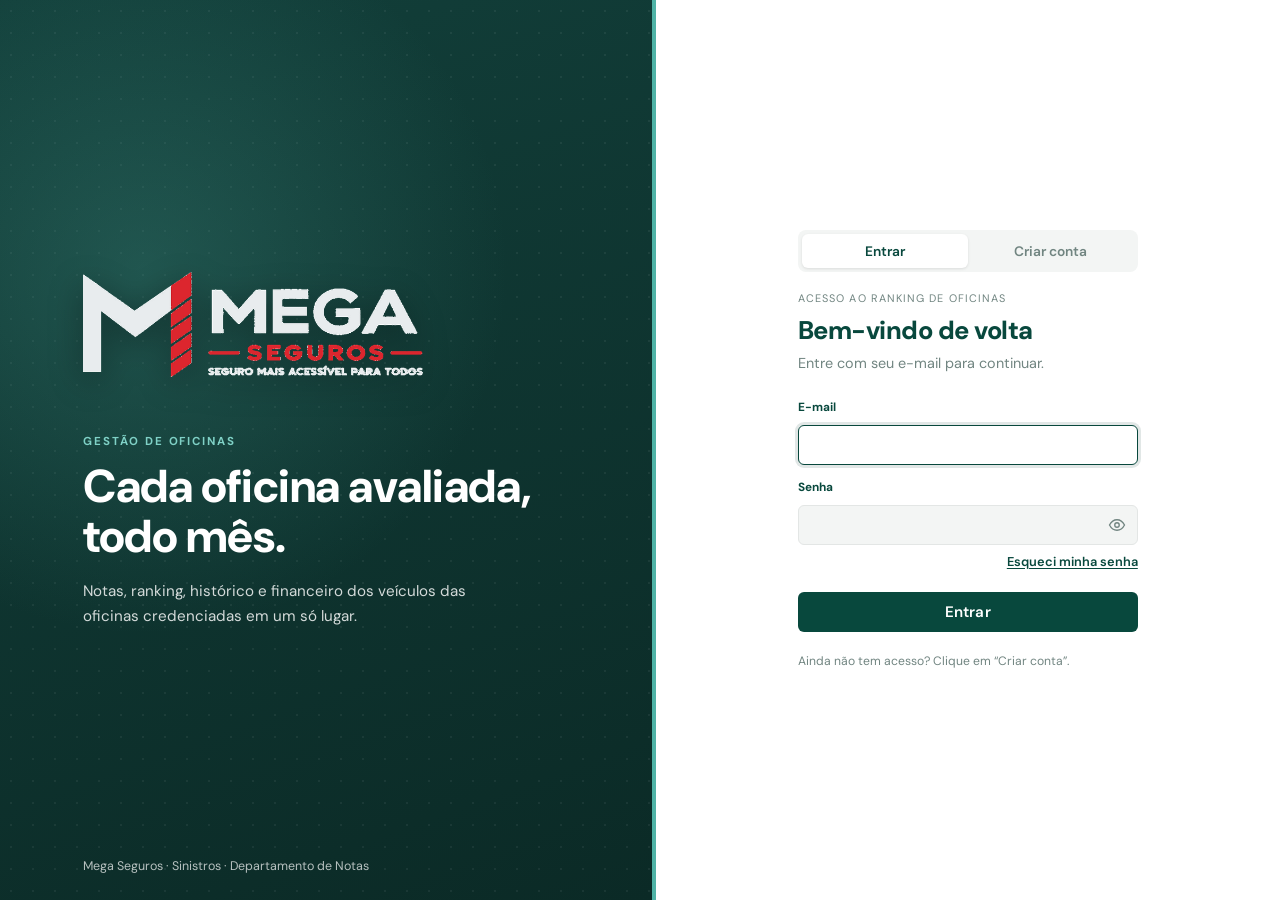
==== commit 30061202: "atualização" ====
--- a/index.html
+++ b/index.html
@@ -10,7 +10,7 @@
       rel="stylesheet"
       href="https://fonts.googleapis.com/css2?family=Playfair+Display:wght@700;800&family=DM+Sans:wght@400;500;600;700;800&display=swap"
     />
-    <link rel="stylesheet" href="css/style.css?v=20261118c" />
+    <link rel="stylesheet" href="css/style.css?v=20261125e" />
   </head>
   <body>
     <div class="login" id="login" hidden>
@@ -178,15 +178,21 @@
             </button>
             <button type="button" id="pwBtn" class="who-pw">Alterar senha</button>
           </div>
-          Setor de Sinistros<br />Departamento de Notas<span>Uso interno</span>
+          Setor de Sinistros<br />Departamento de Notas<span class="uso">Uso interno</span>
         </div>
       </aside>
 
       <main class="main">
         <header class="topbar">
           <div>
-            <div class="crumb">Sinistros <span>›</span> Notas <span>›</span> <b>Ranking de Oficinas</b></div>
-            <h1 id="pageTitle">Avaliação do mês</h1>
+            <div class="crumb">Início <span>›</span> <b id="pageCrumb">Avaliação do mês</b></div>
+            <div class="pg-head">
+              <span class="pg-ic" id="pageIc" aria-hidden="true"></span>
+              <div>
+                <h1 id="pageTitle">Avaliação do mês</h1>
+                <p class="pg-sub" id="pageSub"></p>
+              </div>
+            </div>
           </div>
           <div class="mpick" id="mpick" role="group" aria-label="Mês de referência">
             <label for="selMes">Mês</label>
@@ -369,83 +375,140 @@
           </section>
 
           <section id="v-dev" hidden>
-            <div class="panel">
-              <div class="phead">
-                <div>
-                  <h2>Devedores</h2>
-                  <p class="psub">
-                    Dívidas das oficinas e os descontos feitos por placa até quitar. O saldo diminui sozinho.
-                  </p>
-                </div>
-                <button type="button" class="btn" id="dvNew"><span aria-hidden="true">+</span> Nova dívida</button>
-              </div>
+            <div class="dsh">
               <div class="banner" id="devBanner" hidden>
                 A tabela de dívidas ainda não existe no Supabase. Rode o SQL de devedores e recarregue a página.
               </div>
-              <div class="fstats" id="devStats"></div>
-              <div class="dv-tools">
-                <label class="srch"
-                  ><svg viewBox="0 0 24 24" aria-hidden="true"><circle cx="11" cy="11" r="7" /><path d="M20 20l-3.5-3.5" /></svg
-                  ><input type="search" id="dvQ" placeholder="Buscar oficina, veículo ou placa..." aria-label="Buscar dívida"
-                /></label>
-                <label class="fsel"
-                  ><small>Situação</small
-                  ><select id="dvF">
-                    <option value="">Todas</option>
-                    <option value="a">Em pagamento</option>
-                    <option value="q">Quitadas</option>
-                  </select></label
-                >
-              </div>
-              <div id="devList"></div>
+              <div class="kcs" id="devStats"></div>
+              <div class="dsh-row">
+                <div class="pv-box">
+                  <h3 class="bx-t"><span class="bx-ic" aria-hidden="true"><svg viewBox="0 0 24 24"><path d="M4 20V11M10 20V5M16 20v-7M22 20H2" /></svg></span>Evolução da dívida <small>saldo em aberto no fim de cada mês</small></h3>
+                  <div id="devGraf"></div>
+                </div>
+                <div class="pv-box dsh-crit">
+                  <div class="crit-h">
+                    <h3 class="bx-t"><span class="bx-ic red" aria-hidden="true"><svg viewBox="0 0 24 24"><path d="M12 3l10 18H2z" /><path d="M12 10v5M12 18h.01" /></svg></span>Devedores críticos</h3>
+                    <button type="button" class="pill-btn" id="devVerTodos">Ver todos →</button>
+                  </div>
+                  <div id="devCrit"></div>
+                </div>
+              </div>
+              <div class="pv-box">
+                <div class="dsh-tools">
+                  <label class="srch"
+                    ><svg viewBox="0 0 24 24" aria-hidden="true"><circle cx="11" cy="11" r="7" /><path d="M20 20l-3.5-3.5" /></svg
+                    ><input type="search" id="dvQ" placeholder="Buscar por oficina, devedor ou placa..." aria-label="Buscar dívida"
+                  /></label>
+                  <label class="fsel"
+                    ><small>Status</small
+                    ><select id="dvF">
+                      <option value="">Todos</option>
+                      <option value="ok">Em dia</option>
+                      <option value="at">Atenção</option>
+                      <option value="cr">Atrasado</option>
+                      <option value="q">Quitada</option>
+                    </select></label
+                  >
+                  <label class="fsel"
+                    ><small>Ordenar por</small
+                    ><select id="dvO">
+                      <option value="saldo">Maior dívida</option>
+                      <option value="dias">Mais tempo sem desconto</option>
+                      <option value="nome">Nome</option>
+                    </select></label
+                  >
+                  <button type="button" class="btn" id="dvNew"><span aria-hidden="true">+</span> Nova dívida</button>
+                </div>
+                <div id="devList"></div>
+              </div>
               <div class="status" id="devStatus"></div>
             </div>
           </section>
 
           <section id="v-frota" hidden>
-            <div class="panel">
-              <div class="phead">
+            <div class="pv">
+              <header class="pv-top">
                 <div>
-                  <h2>Painel dos veículos Mega</h2>
-                  <p class="psub">Resumo dos gastos com reparos dos veículos da Mega.</p>
-                </div>
-              </div>
-              <div class="fstats" id="frStats"></div>
-              <div class="fr-dash">
-                <div class="fr-box">
-                  <h3>Gasto por mês</h3>
-                  <div class="fr-meses" id="frMeses"></div>
-                </div>
-                <div class="fr-box">
-                  <h3>Onde foi feito</h3>
-                  <div id="frOnde"></div>
-                </div>
-                <div class="fr-box">
-                  <h3>Veículos que mais gastaram</h3>
-                  <div id="frTop"></div>
-                </div>
-              </div>
-            </div>
-            <div class="panel">
-              <div class="phead">
-                <div>
-                  <h2>Histórico de reparos</h2>
-                  <p class="psub">Clique num veículo para ver e lançar reparos.</p>
-                </div>
-                <button type="button" class="btn" id="frNew"><span aria-hidden="true">+</span> Novo veículo</button>
-              </div>
+                  <h2>Painel de Gastos do Veículo</h2>
+                  <p>Consulte a placa e acompanhe os gastos e reparos do veículo.</p>
+                </div>
+                <div class="pv-ha">
+                  <button type="button" class="btn ghost2" id="frPrint">
+                    <svg viewBox="0 0 24 24" aria-hidden="true"><path d="M6 9V3h12v6M6 18H4v-7h16v7h-2M7 14h10v7H7z" /></svg>Imprimir relatório
+                  </button>
+                  <button type="button" class="btn" id="frNew"><span aria-hidden="true">+</span> Novo veículo</button>
+                </div>
+              </header>
               <div class="banner" id="frBanner" hidden>
                 A tabela de Veículos Mega ainda não existe no Supabase. Rode o SQL 5 e recarregue a página.
               </div>
-              <div class="dv-tools">
-                <label class="srch"
-                  ><svg viewBox="0 0 24 24" aria-hidden="true"><circle cx="11" cy="11" r="7" /><path d="M20 20l-3.5-3.5" /></svg
-                  ><input type="search" id="frQ" placeholder="Buscar placa, veículo ou quem está usando..." aria-label="Buscar veículo"
-                /></label>
-                <label class="fsel"><small>Mês</small><select id="frMes"></select></label>
-              </div>
-              <div id="frList"></div>
-              <div class="status" id="frStatus"></div>
+
+              <div class="pv-bar">
+                <form class="pv-busca" id="pvForm" autocomplete="off">
+                  <label for="pvPlaca">Placa do veículo</label>
+                  <div class="pv-linha">
+                    <div class="pv-in">
+                      <svg viewBox="0 0 24 24" aria-hidden="true"><path d="M3 13l2-5h14l2 5v5H3z" /><path d="M3 13h18" /></svg>
+                      <input type="text" id="pvPlaca" list="pvPlacas" maxlength="10" placeholder="Ex.: KWG8H49" />
+                      <button type="button" class="pv-x" id="pvLimpar" title="Ver todos os veículos" aria-label="Limpar placa" hidden>×</button>
+                    </div>
+                    <datalist id="pvPlacas"></datalist>
+                    <button type="submit" class="btn pv-go">
+                      <svg viewBox="0 0 24 24" aria-hidden="true"><circle cx="11" cy="11" r="7" /><path d="M20 20l-3.5-3.5" /></svg>Consultar
+                    </button>
+                  </div>
+                </form>
+                <div class="pv-per">
+                  <label for="pvMes">Período</label>
+                  <div class="pv-linha">
+                    <select id="pvMes" aria-label="Mês"></select>
+                    <select id="pvAno" aria-label="Ano"></select>
+                    <button type="button" class="pv-hoje" id="pvHoje">Mês atual</button>
+                  </div>
+                </div>
+              </div>
+              <div class="pv-aviso" id="pvAviso" hidden></div>
+              <div id="pvCad"></div>
+
+              <div class="pv-veic" id="pvVeic"></div>
+
+              <div class="pv-kpis">
+                <div class="pv-kpi mes" id="pvKMes"></div>
+                <div class="pv-kpi ano" id="pvKAno"></div>
+                <div class="pv-kpi ult" id="pvKUlt"></div>
+              </div>
+
+              <div class="pv-graf">
+                <div class="pv-box">
+                  <h3>Evolução dos gastos <span id="pvGrafAno"></span></h3>
+                  <div id="pvLinha"></div>
+                </div>
+                <div class="pv-box">
+                  <h3>Distribuição por local <span id="pvDistPer"></span></h3>
+                  <div id="pvDonut"></div>
+                </div>
+              </div>
+
+              <div class="pv-box pv-hist">
+                <div class="pv-hh">
+                  <h3>Histórico de reparos</h3>
+                  <select id="pvEscopo" aria-label="Período do histórico">
+                    <option value="mes">Mês selecionado</option>
+                    <option value="ano" selected>Ano selecionado</option>
+                    <option value="tudo">Ver todos os registros</option>
+                  </select>
+                </div>
+                <div id="frList"></div>
+              </div>
+
+              <footer class="pv-nota">
+                <svg viewBox="0 0 24 24" aria-hidden="true"><circle cx="12" cy="12" r="9" /><path d="M12 11v5M12 8h.01" /></svg>
+                <p>
+                  Os valores consideram somente os reparos cadastrados para a placa consultada. Sem despesas no
+                  período, aparece R$ 0,00. O ano vai de janeiro a dezembro do ano selecionado.
+                </p>
+                <span class="status" id="frStatus"></span>
+              </footer>
             </div>
           </section>
 
@@ -671,22 +734,32 @@
             </div>
           </section>
         </div>
+        <footer class="pg-nota" id="pgNota">
+          <svg viewBox="0 0 24 24" aria-hidden="true"><circle cx="12" cy="12" r="9" /><path d="M12 11v5M12 8h.01" /></svg>
+          <p id="pgNotaTxt">Os valores apresentados são referentes aos lançamentos registrados no sistema.</p>
+          <span class="pg-upd" id="pgUpd"></span>
+        </footer>
       </main>
     </div>
 
+    <div id="printArea" aria-hidden="true"></div>
+
     <!-- Scripts: a ordem importa (config e utilidades primeiro, main por último) -->
-    <script src="js/config.js?v=20261118c"></script>
-    <script src="js/util.js?v=20261118c"></script>
-    <script src="js/estado.js?v=20261118c"></script>
-    <script src="js/dados.js?v=20261118c"></script>
-    <script src="js/avaliacao.js?v=20261118c"></script>
-    <script src="js/oficinas.js?v=20261118c"></script>
-    <script src="js/historico.js?v=20261118c"></script>
-    <script src="js/financeiro.js?v=20261118c"></script>
-    <script src="js/devedores.js?v=20261118c"></script>
-    <script src="js/frota.js?v=20261118c"></script>
-    <script src="js/login.js?v=20261118c"></script>
-    <script src="js/acessos.js?v=20261118c"></script>
-    <script src="js/main.js?v=20261118c"></script>
+    <script src="js/config.js?v=20261125e"></script>
+    <script src="js/util.js?v=20261125e"></script>
+    <script src="js/estado.js?v=20261125e"></script>
+    <script src="js/dados.js?v=20261125e"></script>
+    <script src="js/avaliacao.js?v=20261125e"></script>
+    <script src="js/oficinas.js?v=20261125e"></script>
+    <script src="js/historico.js?v=20261125e"></script>
+    <script src="js/financeiro.js?v=20261125e"></script>
+    <script src="js/graficos.js?v=20261125e"></script>
+    <script src="js/devedores.js?v=20261125e"></script>
+    <script src="js/frota.js?v=20261125e"></script>
+    <script src="js/relatorio.js?v=20261125e"></script>
+    <script src="js/tema.js?v=20261125e"></script>
+    <script src="js/login.js?v=20261125e"></script>
+    <script src="js/acessos.js?v=20261125e"></script>
+    <script src="js/main.js?v=20261125e"></script>
   </body>
 </html>
--- a/css/style.css
+++ b/css/style.css
@@ -4267,3 +4267,1772 @@
 .dv-tools .fsel select#frMes {
   min-width: 170px;
 }
+
+/* ===== relatório para impressão (papel timbrado) ===== */
+.fr-acts {
+  display: flex;
+  gap: 8px;
+  flex-wrap: wrap;
+}
+.fr-acts svg {
+  width: 16px;
+  height: 16px;
+  fill: none;
+  stroke: currentColor;
+  stroke-width: 2;
+  margin-right: 6px;
+  vertical-align: -3px;
+}
+#printArea {
+  display: none;
+}
+@media print {
+  @page {
+    size: A4;
+    margin: 0;
+  }
+  html,
+  body {
+    background: #fff !important;
+    margin: 0;
+  }
+  body > *:not(#printArea) {
+    display: none !important;
+  }
+  #printArea {
+    display: block;
+    font-family: "DM Sans", Arial, sans-serif;
+    color: #1e2624;
+    font-size: 9.5pt;
+    -webkit-print-color-adjust: exact;
+    print-color-adjust: exact;
+  }
+  .rp-bg {
+    position: fixed;
+    inset: 0;
+    width: 210mm;
+    height: 297mm;
+    z-index: 0;
+  }
+  .rp-frame {
+    position: relative;
+    z-index: 1;
+    width: 100%;
+    border-collapse: collapse;
+  }
+  #printArea td,
+  #printArea th {
+    text-align: left;
+  }
+  #printArea h1,
+  #printArea h2 {
+    text-align: left;
+  }
+  .rp-frame > thead td,
+  .rp-frame > tfoot td,
+  .rp-frame > tbody > tr > td {
+    padding: 0 15mm;
+  }
+  .rp-top {
+    height: 34mm;
+  }
+  .rp-bot {
+    height: 35mm;
+  }
+  .rp-locs {
+    display: grid;
+    grid-template-columns: repeat(auto-fit, minmax(30mm, 1fr));
+    gap: 8px;
+  }
+  .rp-t .rp-cap td {
+    padding: 0 0 6px;
+    border: 0;
+    background: #fff;
+  }
+  .rp-loc {
+    border: 1px solid #e6dfd8;
+    border-radius: 8px;
+    padding: 7px 9px;
+    background: rgba(255, 255, 255, 0.92);
+  }
+  .rp-loc b {
+    display: block;
+    font-size: 8pt;
+    color: #0f3b36;
+  }
+  .rp-loc strong {
+    display: block;
+    font-size: 11pt;
+    margin-top: 1px;
+  }
+  .rp-loc small {
+    display: block;
+    margin-top: 3px;
+    font-size: 7pt;
+    color: #5e6966;
+  }
+  .rp-head {
+    display: flex;
+    justify-content: space-between;
+    align-items: flex-end;
+    border-bottom: 2px solid #b3141c;
+    padding-bottom: 8px;
+    margin-bottom: 14px;
+  }
+  .rp-k {
+    font-size: 7.5pt;
+    letter-spacing: 0.12em;
+    text-transform: uppercase;
+    color: #b3141c;
+    font-weight: 700;
+  }
+  .rp-head h1 {
+    font-family: "Playfair Display", Georgia, serif;
+    font-size: 21pt;
+    color: #0f3b36;
+    margin: 2px 0 0;
+  }
+  .rp-per {
+    margin: 2px 0 0;
+    font-size: 12pt;
+    font-weight: 700;
+    color: #0f3b36;
+  }
+  .rp-meta {
+    text-align: right;
+    font-size: 8pt;
+    color: #5e6966;
+  }
+  .rp-kpis {
+    display: grid;
+    grid-template-columns: repeat(4, 1fr);
+    gap: 8px;
+    margin-bottom: 16px;
+  }
+  .rp-kpi {
+    border: 1px solid #e6dfd8;
+    border-radius: 8px;
+    padding: 8px 10px;
+    background: rgba(247, 243, 239, 0.85);
+  }
+  .rp-kpi small {
+    display: block;
+    font-size: 6.8pt;
+    letter-spacing: 0.08em;
+    text-transform: uppercase;
+    color: #5e6966;
+    font-weight: 700;
+  }
+  .rp-kpi b {
+    font-family: "Playfair Display", Georgia, serif;
+    font-size: 14pt;
+    color: #0f3b36;
+  }
+  .rp-kpi.tot {
+    background: #0f3b36;
+    border-color: #0f3b36;
+  }
+  .rp-kpi.tot small,
+  .rp-kpi.tot b {
+    color: #fff;
+  }
+  #printArea h2 {
+    font-size: 8pt;
+    letter-spacing: 0.1em;
+    text-transform: uppercase;
+    color: #0f3b36;
+    margin: 0 0 6px;
+  }
+  #printArea section {
+    margin-bottom: 16px;
+  }
+  .rp-duo {
+    display: grid;
+    grid-template-columns: 1.7fr 1fr;
+    gap: 14px;
+    align-items: start;
+  }
+  .rp-t {
+    width: 100%;
+    border-collapse: collapse;
+    font-variant-numeric: tabular-nums;
+    background: rgba(255, 255, 255, 0.9);
+  }
+  .rp-t th {
+    background: #0f3b36;
+    color: #fff;
+    font-size: 6.8pt;
+    letter-spacing: 0.06em;
+    text-transform: uppercase;
+    text-align: left;
+    padding: 5px 6px;
+  }
+  .rp-t td {
+    padding: 5px 6px;
+    border-bottom: 1px solid #e6dfd8;
+    vertical-align: top;
+  }
+  .rp-t tbody tr:nth-child(even) td {
+    background: rgba(247, 243, 239, 0.7);
+  }
+  .rp-t tr {
+    break-inside: avoid;
+  }
+  .rp-t .r {
+    text-align: right;
+  }
+  .rp-t .c {
+    text-align: center;
+  }
+  .rp-t .nw {
+    white-space: nowrap;
+  }
+  .rp-t td small {
+    display: block;
+    font-size: 7pt;
+    color: #5e6966;
+  }
+  .rp-t td small.rp-pc {
+    display: block;
+  }
+  .rp-det td:nth-child(3) {
+    font-size: 8.5pt;
+  }
+  .rp-bar {
+    display: block;
+    height: 4px;
+    background: #eff1ef;
+    border-radius: 2px;
+    margin-top: 4px;
+  }
+  .rp-bar i {
+    display: block;
+    height: 100%;
+    background: #b3141c;
+    border-radius: 2px;
+  }
+  .rp-sum td {
+    font-weight: 800;
+    color: #fff;
+    background: #b3141c;
+    padding: 7px 6px;
+    font-size: 10pt;
+  }
+  .rp-vazio {
+    padding: 24px;
+    text-align: center;
+    color: #5e6966;
+    border: 1px dashed #e6dfd8;
+  }
+  .rp-ass {
+    display: grid;
+    grid-template-columns: 1fr 1fr;
+    gap: 40px;
+    margin-top: 34px;
+    break-inside: avoid;
+  }
+  .rp-ass div {
+    text-align: center;
+    font-size: 8pt;
+    color: #5e6966;
+  }
+  .rp-ass span {
+    display: block;
+    border-top: 1px solid #1e2624;
+    margin-bottom: 4px;
+  }
+}
+.fstats.cinco {
+  grid-template-columns: repeat(auto-fit, minmax(150px, 1fr));
+}
+.dvt td.nw {
+  white-space: nowrap;
+}
+.dvt .ico + .ico {
+  margin-left: 4px;
+}
+.rp-ed td {
+  background: #fbf7f2;
+}
+@media print {
+  .rp-veic {
+    margin: 2px 0 0;
+    font-size: 9pt;
+    color: #5e6966;
+  }
+}
+
+/* =====================================================================
+   Painel de Gastos do Veículo (aba Veículos Mega)
+   ===================================================================== */
+.pv {
+  --pv-g: #0f7a5a;
+  --pv-gbg: #e5f4ed;
+  --pv-b: #2a5fae;
+  --pv-bbg: #e8f0fb;
+  --pv-r: #c2272d;
+  --pv-rbg: #fcebea;
+  display: grid;
+  gap: 14px;
+}
+.pv-top {
+  display: flex;
+  justify-content: space-between;
+  align-items: flex-end;
+  gap: 12px;
+  flex-wrap: wrap;
+}
+.pv-top h2 {
+  margin: 0;
+  font-family: var(--display);
+  font-size: 1.55rem;
+  font-weight: 800;
+  color: var(--green);
+  letter-spacing: -0.01em;
+}
+.pv-top h2::after {
+  display: none;
+}
+.pv-top p {
+  margin: 2px 0 0;
+  color: var(--muted);
+  font-size: 0.9rem;
+}
+.pv-ha {
+  display: flex;
+  gap: 8px;
+  flex-wrap: wrap;
+}
+.pv-ha svg,
+.pv-go svg {
+  width: 16px;
+  height: 16px;
+  fill: none;
+  stroke: currentColor;
+  stroke-width: 2;
+  margin-right: 6px;
+  vertical-align: -3px;
+}
+.pv-box,
+.pv-bar,
+.pv-veic {
+  background: var(--surface);
+  border-radius: 14px;
+  box-shadow: var(--shadow);
+}
+.pv-bar {
+  display: grid;
+  grid-template-columns: minmax(0, 1.4fr) auto;
+  gap: 22px;
+  padding: 14px 18px;
+  align-items: end;
+}
+.pv-bar label {
+  display: block;
+  font-size: 0.78rem;
+  font-weight: 700;
+  color: var(--ink);
+  margin-bottom: 6px;
+}
+.pv-linha {
+  display: flex;
+  gap: 8px;
+  align-items: center;
+}
+.pv-in {
+  position: relative;
+  flex: 1;
+  min-width: 0;
+}
+.pv-in svg {
+  position: absolute;
+  left: 12px;
+  top: 50%;
+  width: 18px;
+  height: 18px;
+  transform: translateY(-50%);
+  fill: none;
+  stroke: var(--muted);
+  stroke-width: 1.8;
+}
+.pv-in input {
+  width: 100%;
+  height: 44px;
+  border: 1px solid var(--line);
+  border-radius: 10px;
+  padding: 0 36px 0 40px;
+  font: 700 1rem var(--body);
+  letter-spacing: 0.04em;
+  text-transform: uppercase;
+  background: var(--input);
+  color: var(--ink);
+}
+.pv-in input::placeholder {
+  font-weight: 500;
+  letter-spacing: 0;
+  text-transform: none;
+}
+.pv-in input:focus {
+  outline: 2px solid var(--green);
+  outline-offset: 0;
+  border-color: transparent;
+}
+.pv-x {
+  position: absolute;
+  right: 6px;
+  top: 50%;
+  transform: translateY(-50%);
+  width: 30px;
+  height: 30px;
+  border: 0;
+  border-radius: 8px;
+  background: transparent;
+  font-size: 1.3rem;
+  color: var(--muted);
+  cursor: pointer;
+}
+.pv-x:hover {
+  background: var(--soft);
+}
+.pv-go {
+  height: 44px;
+  padding: 0 18px;
+  white-space: nowrap;
+}
+.pv-per {
+  border-left: 1px solid var(--line);
+  padding-left: 22px;
+}
+.pv-per select {
+  height: 44px;
+  border: 1px solid var(--line);
+  border-radius: 10px;
+  padding: 0 10px;
+  font: 600 0.92rem var(--body);
+  background: var(--input);
+  color: var(--ink);
+  min-width: 118px;
+}
+.pv-hoje {
+  border: 0;
+  background: none;
+  color: var(--green);
+  font: 700 0.82rem var(--body);
+  text-decoration: underline;
+  cursor: pointer;
+  white-space: nowrap;
+}
+.pv-aviso {
+  background: #fff6e5;
+  color: #6a4c00;
+  border-radius: 10px;
+  padding: 10px 14px;
+  font-size: 0.9rem;
+}
+.pv-aviso .lnk {
+  margin-left: 8px;
+}
+.pv-cad {
+  margin: 0;
+}
+/* faixa do veículo */
+.pv-veic {
+  display: flex;
+  align-items: center;
+  gap: 18px;
+  padding: 14px 18px;
+  flex-wrap: wrap;
+}
+.pv-carro {
+  width: 52px;
+  height: 52px;
+  border-radius: 14px;
+  background: var(--green);
+  display: grid;
+  place-items: center;
+  flex: none;
+}
+.pv-carro svg {
+  width: 28px;
+  height: 28px;
+  fill: none;
+  stroke: #fff;
+  stroke-width: 1.8;
+}
+.pv-vid b {
+  display: block;
+  font-size: 1.25rem;
+  font-weight: 800;
+  letter-spacing: 0.04em;
+  color: var(--green);
+}
+.pv-vid span {
+  font-size: 0.86rem;
+  color: var(--muted);
+}
+.pv-chip {
+  display: inline-flex;
+  align-items: center;
+  gap: 7px;
+  padding: 7px 14px;
+  border-radius: 999px;
+  font-size: 0.82rem;
+  font-weight: 700;
+}
+.pv-chip i {
+  width: 8px;
+  height: 8px;
+  border-radius: 50%;
+  background: currentColor;
+}
+.pv-chip.uso {
+  background: var(--pv-gbg);
+  color: var(--pv-g);
+}
+.pv-chip.venda {
+  background: #fff3dc;
+  color: #9a6400;
+}
+.pv-chip.livre {
+  background: var(--soft);
+  color: var(--muted);
+}
+.pv-div {
+  width: 1px;
+  align-self: stretch;
+  background: var(--line);
+}
+.pv-vn small {
+  display: block;
+  font-size: 0.74rem;
+  color: var(--muted);
+}
+.pv-vn b {
+  font-size: 1.15rem;
+  font-weight: 800;
+  color: var(--ink);
+}
+.pv-va {
+  margin-left: auto;
+  display: flex;
+  gap: 6px;
+}
+.pv-va .ico,
+.pv-t .ico {
+  width: 32px;
+  height: 32px;
+  display: inline-grid;
+}
+.pv-va .ico.armed,
+.pv-t .ico.armed {
+  background: var(--red);
+  color: #fff;
+}
+/* indicadores */
+.pv-kpis {
+  display: grid;
+  grid-template-columns: repeat(3, minmax(0, 1fr));
+  gap: 14px;
+}
+.pv-kpi {
+  position: relative;
+  border-radius: 14px;
+  padding: 16px 18px 16px 74px;
+  min-height: 104px;
+}
+.pv-kpi.mes {
+  background: var(--pv-gbg);
+  --c: var(--pv-g);
+}
+.pv-kpi.ano {
+  background: var(--pv-bbg);
+  --c: var(--pv-b);
+}
+.pv-kpi.ult {
+  background: var(--pv-rbg);
+  --c: var(--pv-r);
+}
+.pv-ki {
+  position: absolute;
+  left: 18px;
+  top: 18px;
+  width: 42px;
+  height: 42px;
+  border-radius: 12px;
+  background: var(--c);
+  display: grid;
+  place-items: center;
+}
+.pv-ki svg {
+  width: 22px;
+  height: 22px;
+  fill: none;
+  stroke: #fff;
+  stroke-width: 2;
+}
+.pv-kpi small {
+  display: block;
+  font-size: 0.84rem;
+  font-weight: 700;
+  color: var(--ink);
+}
+.pv-kpi b {
+  display: block;
+  font-size: 1.7rem;
+  font-weight: 800;
+  color: var(--ink);
+  letter-spacing: -0.01em;
+  font-variant-numeric: tabular-nums;
+  margin: 2px 0 3px;
+}
+.pv-var {
+  font-style: normal;
+  font-size: 0.8rem;
+  color: var(--muted);
+}
+.pv-var.up {
+  color: var(--pv-r);
+  font-weight: 700;
+}
+.pv-var.down {
+  color: var(--pv-g);
+  font-weight: 700;
+}
+.pv-var span {
+  color: var(--muted);
+  font-weight: 500;
+}
+/* gráficos */
+.pv-graf {
+  display: grid;
+  grid-template-columns: minmax(0, 1.6fr) minmax(0, 1fr);
+  gap: 14px;
+}
+.pv-box {
+  padding: 16px 18px;
+}
+.pv-box h3 {
+  margin: 0 0 8px;
+  font-family: var(--display);
+  font-size: 1rem;
+  font-weight: 800;
+  color: var(--green);
+}
+.pv-box h3 span {
+  color: var(--muted);
+  font-weight: 600;
+}
+.pv-line {
+  width: 100%;
+  height: auto;
+  display: block;
+}
+.pl-grid {
+  stroke: #edf0ee;
+}
+.pl-y {
+  font: 500 11px var(--body);
+  fill: var(--muted);
+  text-anchor: end;
+}
+.pl-x {
+  font: 600 11px var(--body);
+  fill: var(--muted);
+  text-anchor: middle;
+}
+.pl-pt {
+  cursor: pointer;
+}
+.pl-pt .bar {
+  fill: #9fd8c3;
+}
+.pl-pt:hover .bar {
+  fill: #5fbf9d;
+}
+.pl-pt.on .bar {
+  fill: var(--green);
+}
+.pl-pt.on .pl-x {
+  fill: var(--green);
+  font-weight: 800;
+}
+.pl-sel {
+  stroke: var(--green);
+  stroke-dasharray: 3 3;
+}
+.pl-tip rect {
+  fill: var(--green);
+}
+.pl-tip text {
+  text-anchor: middle;
+  fill: #fff;
+}
+.pl-tip .a {
+  font: 500 10.5px var(--body);
+}
+.pl-tip .b {
+  font: 800 13px var(--body);
+}
+.pv-dn {
+  display: flex;
+  align-items: center;
+  gap: 18px;
+  flex-wrap: wrap;
+  justify-content: center;
+  min-height: 190px;
+}
+.pv-rosca {
+  position: relative;
+  width: 168px;
+  height: 168px;
+  flex: none;
+}
+.pv-rosca svg {
+  width: 100%;
+  height: 100%;
+}
+.pv-rosca > div {
+  position: absolute;
+  inset: 0;
+  display: grid;
+  place-content: center;
+  text-align: center;
+}
+.pv-rosca b {
+  font-size: 0.86rem;
+  font-weight: 800;
+}
+.pv-rosca small {
+  font-size: 0.72rem;
+  color: var(--muted);
+}
+.pv-leg {
+  list-style: none;
+  margin: 0;
+  padding: 0;
+  display: grid;
+  gap: 8px;
+  flex: 1;
+  min-width: 190px;
+}
+.pv-leg li {
+  display: grid;
+  grid-template-columns: 10px 1fr auto 46px;
+  gap: 8px;
+  align-items: center;
+  font-size: 0.84rem;
+}
+.pv-leg i {
+  width: 10px;
+  height: 10px;
+  border-radius: 50%;
+}
+.pv-leg b {
+  font-variant-numeric: tabular-nums;
+}
+.pv-leg em {
+  font-style: normal;
+  color: var(--muted);
+  text-align: right;
+}
+.pv-vazio {
+  text-align: center;
+  color: var(--muted);
+  padding: 50px 0;
+}
+.pv-vazio b {
+  color: var(--ink);
+  font-size: 1.2rem;
+}
+/* histórico */
+.pv-hh {
+  display: flex;
+  justify-content: space-between;
+  align-items: center;
+  gap: 10px;
+  margin-bottom: 10px;
+}
+.pv-hh h3 {
+  margin: 0;
+}
+.pv-hh select {
+  height: 36px;
+  border: 1px solid var(--line);
+  border-radius: 999px;
+  padding: 0 14px;
+  font: 700 0.82rem var(--body);
+  background: #fff;
+  color: var(--ink);
+}
+.pv-t {
+  width: 100%;
+  border-collapse: collapse;
+  font-size: 0.88rem;
+}
+.pv-t th {
+  background: #f4f6f5;
+  color: var(--ink);
+  font-size: 0.78rem;
+  font-weight: 700;
+  text-align: left;
+  padding: 10px 10px;
+}
+.pv-t th:first-child {
+  border-radius: 8px 0 0 8px;
+}
+.pv-t th:last-child {
+  border-radius: 0 8px 8px 0;
+}
+.pv-t td {
+  padding: 9px 10px;
+  border-bottom: 1px solid #f0f2f1;
+  vertical-align: middle;
+}
+.pv-t tbody tr:hover td {
+  background: #fafcfb;
+}
+.pv-t .r {
+  text-align: right;
+}
+.pv-t .nw {
+  white-space: nowrap;
+}
+.pv-t .ico + .ico {
+  margin-left: 4px;
+}
+.pv-desc {
+  min-width: 260px;
+}
+.pv-val {
+  font-weight: 800;
+  font-variant-numeric: tabular-nums;
+}
+.pv-obs {
+  color: var(--muted);
+  font-size: 0.82rem;
+  max-width: 220px;
+}
+.pv-loc {
+  display: inline-block;
+  padding: 3px 10px;
+  border-radius: 999px;
+  background: var(--pv-gbg);
+  color: var(--pv-g);
+  font-size: 0.76rem;
+  font-weight: 700;
+  white-space: nowrap;
+}
+.pv-pl {
+  border: 0;
+  background: var(--soft);
+  border-radius: 6px;
+  padding: 3px 8px;
+  font: 800 0.8rem var(--body);
+  letter-spacing: 0.03em;
+  color: var(--green);
+  cursor: pointer;
+}
+.pv-pl:hover {
+  background: var(--green);
+  color: #fff;
+}
+.pv-z {
+  text-align: center;
+  padding: 22px !important;
+  color: var(--muted);
+}
+.pv-t input,
+.pv-t .mi {
+  width: 100%;
+}
+.pv-t input {
+  height: 36px;
+  border: 1px solid var(--line);
+  border-radius: 8px;
+  padding: 0 8px;
+  font: 500 0.86rem var(--body);
+  background: #fff;
+}
+.pv-add td,
+.pv-ed td {
+  background: #f5faf7;
+}
+.pv-sum td {
+  font-weight: 800;
+  color: var(--green);
+  border-bottom: 0;
+  padding-top: 12px;
+}
+.pv-sum .r {
+  font-size: 1.05rem;
+  color: var(--pv-r);
+}
+.pv-dica {
+  margin: 8px 0 0;
+  font-size: 0.8rem;
+  color: var(--muted);
+}
+.pv-nota {
+  display: flex;
+  align-items: center;
+  gap: 10px;
+  background: var(--pv-gbg);
+  border-radius: 12px;
+  padding: 10px 16px;
+  flex-wrap: wrap;
+}
+.pv-nota svg {
+  width: 22px;
+  height: 22px;
+  fill: none;
+  stroke: var(--pv-g);
+  stroke-width: 2;
+  flex: none;
+}
+.pv-nota p {
+  margin: 0;
+  flex: 1;
+  font-size: 0.82rem;
+  color: var(--ink);
+  min-width: 240px;
+}
+.pv-nota .status {
+  margin: 0;
+  font-size: 0.78rem;
+}
+#v-frota:not([hidden]) {
+  display: block;
+}
+@media (max-width: 1100px) {
+  .pv-graf {
+    grid-template-columns: minmax(0, 1fr);
+  }
+}
+@media (max-width: 860px) {
+  .pv-bar {
+    grid-template-columns: minmax(0, 1fr);
+  }
+  .pv-per {
+    border-left: 0;
+    padding-left: 0;
+  }
+  .pv-kpis {
+    grid-template-columns: minmax(0, 1fr);
+  }
+  .pv-div {
+    display: none;
+  }
+}
+.pv-t th,
+.pv-t td {
+  text-align: left;
+  text-transform: none;
+  letter-spacing: 0;
+}
+.pv-t th.r,
+.pv-t td.r {
+  text-align: right;
+}
+.pv-t td.pv-z {
+  text-align: center;
+}
+.pv-add td:nth-child(3) input,
+.pv-ed #reLocal {
+  min-width: 110px;
+}
+.pv-add .mi,
+.pv-ed .mi {
+  min-width: 120px;
+}
+.pv-add .btn,
+.pv-ed .btn {
+  white-space: nowrap;
+}
+.pv-add td:first-child input,
+.pv-ed td:first-child input {
+  min-width: 140px;
+}
+
+/* =====================================================================
+   TEMA "Painel Mega" — visual verde-menta (aplicado sobre o site todo)
+   Para voltar ao visual antigo, apague daqui até o fim do arquivo.
+   ===================================================================== */
+:root {
+  --bg: #f5f8f6;
+  --surface: #ffffff;
+  --ink: #163b3a;
+  --muted: #718581;
+  --line: #e3ece8;
+  --soft: #f0f8f4;
+  --green: #08483d;
+  --green-2: #08745d;
+  --mint: #dff5ed;
+  --red: #c8423f;
+  --red-dark: #a8322f;
+  --danger: #c8423f;
+  --icon-bg: #dff5ed;
+  --input: #ffffff;
+  --serif: "DM Sans", Arial, Helvetica, sans-serif;
+  --shadow: 0 8px 24px rgba(16, 62, 52, 0.06);
+}
+body {
+  background: var(--bg);
+}
+h1,
+h2,
+h3 {
+  font-family: var(--display);
+  letter-spacing: -0.02em;
+}
+h1,
+h2 {
+  font-weight: 800;
+}
+/* sem o tracinho vermelho embaixo dos títulos */
+.topbar h1::after,
+.phead h2::after,
+.crit h2::after,
+#lgForm h2::after,
+#upForm h2::after,
+.lg-wait h2::after,
+#recForm h2::after,
+#newForm h2::after,
+.pw-dlg h2::after {
+  display: none;
+}
+
+/* menu lateral */
+.side {
+  background: linear-gradient(165deg, #073e35, #052f2a);
+}
+.side .tabs button {
+  color: #d8e9e3;
+  font-size: 0.86rem;
+  border-left: 0;
+  border-radius: 9px;
+}
+.side .tabs button:hover {
+  background: rgba(81, 190, 158, 0.16);
+}
+.side .tabs button[aria-selected="true"] {
+  background: rgba(81, 190, 158, 0.22);
+  box-shadow: inset 3px 0 #63d2ad;
+}
+.side-label {
+  color: #85b9aa;
+  letter-spacing: 0.12em;
+}
+.side-foot {
+  color: #c0d9d1;
+}
+.side-foot span {
+  color: #58d59d;
+}
+@media (max-width: 860px) {
+  .side .tabs button[aria-selected="true"] {
+    box-shadow: inset 0 -2px #63d2ad;
+  }
+}
+
+/* topo */
+.topbar {
+  background: transparent;
+}
+.topbar .crumb {
+  font-size: 0.74rem;
+  color: #82938e;
+}
+.topbar .crumb b,
+.topbar .crumb strong {
+  color: var(--green-2);
+}
+.topbar h1 {
+  font-size: 1.65rem;
+  color: #123e37;
+}
+
+/* cartões */
+.panel,
+.pv-box,
+.pv-bar,
+.pv-veic {
+  border: 1px solid var(--line);
+  border-radius: 13px;
+  box-shadow: var(--shadow);
+}
+.panel {
+  padding: 18px;
+}
+.phead h2 {
+  font-size: 1.1rem;
+  color: #16463d;
+}
+.psub {
+  font-size: 0.82rem;
+}
+.fstats div {
+  background: #fff;
+  border: 1px solid var(--line);
+  border-radius: 12px;
+  padding: 13px 15px;
+  box-shadow: 0 2px 8px rgba(16, 62, 52, 0.04);
+}
+.fstats small {
+  font-size: 0.68rem;
+  letter-spacing: 0.04em;
+  color: var(--muted);
+}
+.fstats b {
+  font-size: 1.4rem;
+  font-weight: 800;
+  color: #123d36;
+  letter-spacing: -0.02em;
+}
+.fstats .big.pos {
+  background: var(--mint);
+  border-color: #c4e9da;
+}
+.fstats .big.neg,
+.fstats .neg {
+  background: #fff0ef;
+  border-color: #f6d4d2;
+}
+
+/* tabelas */
+th {
+  background: #f0f8f4;
+  color: #59756d;
+  font-size: 0.66rem;
+  letter-spacing: 0.05em;
+}
+td,
+th {
+  border-bottom-color: #edf2ef;
+}
+tbody tr:hover td {
+  background: #fbfefd;
+}
+
+/* botões e campos */
+.btn {
+  border-radius: 9px;
+  letter-spacing: 0.01em;
+}
+.btn:hover {
+  background: var(--green-2);
+}
+.btn.ghost2 {
+  border-radius: 9px;
+}
+input[type="number"],
+input[type="text"],
+input[type="email"],
+input[type="password"],
+input[type="search"],
+input[type="date"],
+select,
+textarea {
+  border-color: var(--line);
+}
+input:focus,
+select:focus,
+textarea:focus {
+  outline-color: #109879;
+}
+
+/* etiquetas */
+.badge {
+  font-size: 0.72rem;
+}
+
+/* painel de veículos: mesmas cores */
+.pv {
+  --pv-g: #16835f;
+  --pv-gbg: #dff5ed;
+}
+/* ícone nos cartões de número */
+.fstats > div.tm-ok {
+  grid-template-columns: 40px minmax(0, 1fr);
+  column-gap: 12px;
+  align-items: center;
+  align-content: center;
+}
+.fstats > div.tm-ok > :not(.tm-ic) {
+  grid-column: 2;
+}
+.tm-ic {
+  grid-row: 1 / span 3;
+  grid-column: 1;
+  width: 40px;
+  height: 40px;
+  border-radius: 11px;
+  background: var(--mint);
+  color: #08745d;
+  display: grid;
+  place-items: center;
+}
+.tm-ic svg {
+  width: 20px;
+  height: 20px;
+  fill: none;
+  stroke: currentColor;
+  stroke-width: 1.9;
+  stroke-linecap: round;
+  stroke-linejoin: round;
+}
+.fstats .neg .tm-ic,
+.fstats .big.neg .tm-ic {
+  background: #fde1df;
+  color: var(--red);
+}
+
+/* ---------- cabeçalho das páginas (ícone + subtítulo) ---------- */
+.main {
+  position: relative;
+  overflow-x: hidden;
+}
+.main::before {
+  content: "";
+  position: absolute;
+  top: -180px;
+  right: -140px;
+  width: 640px;
+  height: 420px;
+  border-radius: 50%;
+  border: 46px solid rgba(16, 152, 121, 0.06);
+  box-shadow: 0 0 0 70px rgba(16, 152, 121, 0.035);
+  pointer-events: none;
+  z-index: 0;
+}
+.topbar,
+.content,
+.pg-nota {
+  position: relative;
+  z-index: 1;
+}
+.topbar {
+  border-bottom: 0;
+  padding-bottom: 6px;
+}
+.pg-head {
+  display: flex;
+  align-items: center;
+  gap: 14px;
+}
+.pg-ic {
+  width: 52px;
+  height: 52px;
+  border-radius: 50%;
+  background: var(--mint);
+  display: grid;
+  place-items: center;
+  flex: none;
+}
+.pg-ic svg {
+  width: 27px;
+  height: 27px;
+  fill: none;
+  stroke: #08745d;
+  stroke-width: 2;
+  stroke-linecap: round;
+  stroke-linejoin: round;
+}
+.pg-sub {
+  margin: 3px 0 0;
+  font-size: 0.85rem;
+  color: var(--muted);
+}
+.topbar h1 {
+  font-size: 1.7rem;
+  line-height: 1.15;
+}
+.mpick {
+  background: #fff;
+  border: 1px solid var(--line);
+  border-radius: 12px;
+  box-shadow: var(--shadow);
+}
+
+/* ---------- rodapé informativo ---------- */
+.pg-nota {
+  margin: 0 max(28px, env(safe-area-inset-right, 0)) 24px max(28px, env(safe-area-inset-left, 0));
+  display: flex;
+  align-items: center;
+  gap: 10px;
+  padding: 11px 16px;
+  border-radius: 12px;
+  background: #e8f6f0;
+  font-size: 0.8rem;
+  color: #3f5f57;
+}
+.pg-nota svg {
+  width: 22px;
+  height: 22px;
+  flex: none;
+  fill: #08483d;
+  stroke: #fff;
+  stroke-width: 2;
+}
+.pg-nota svg circle {
+  stroke: none;
+}
+.pg-nota p {
+  margin: 0;
+  flex: 1;
+}
+.pg-upd {
+  font-size: 0.72rem;
+  white-space: nowrap;
+}
+.content {
+  padding-bottom: 18px;
+}
+@media (max-width: 860px) {
+  .pg-nota {
+    margin-inline: 16px;
+  }
+  .pg-upd {
+    display: none;
+  }
+  .pg-ic {
+    width: 42px;
+    height: 42px;
+  }
+}
+
+/* ---------- cartões de número no estilo menta ---------- */
+.fstats > div,
+.fstats > div.tm-ok,
+.st4 {
+  background: linear-gradient(135deg, #eaf7f1, #f4fbf8);
+  border: 1px solid #d9efe5;
+  box-shadow: 0 6px 18px rgba(16, 62, 52, 0.05);
+}
+.fstats .big.neg,
+.fstats .neg {
+  background: linear-gradient(135deg, #fdeceb, #fff6f5);
+  border-color: #f6d4d2;
+}
+.fstats .big.pos {
+  background: linear-gradient(135deg, #d9f2e7, #ecf8f2);
+}
+.fstats > div.tm-ok {
+  grid-template-columns: 44px minmax(0, 1fr);
+  min-height: 86px;
+}
+.tm-ic {
+  width: 44px;
+  height: 44px;
+  background: transparent;
+  color: #0b6b55;
+}
+.tm-ic svg {
+  width: 34px;
+  height: 34px;
+  stroke-width: 1.8;
+}
+.fstats small {
+  text-transform: none;
+  font-size: 0.8rem;
+  font-weight: 700;
+  letter-spacing: 0;
+  color: var(--ink);
+}
+.fstats b {
+  font-size: 1.5rem;
+}
+.st4 small {
+  color: var(--ink);
+  font-weight: 700;
+}
+.st-ic {
+  width: 34px;
+  height: 34px;
+  border-radius: 10px;
+  background: #0b6b55;
+}
+
+/* ---------- menu lateral: usuária e "uso interno" ---------- */
+.who button {
+  background: rgba(99, 210, 173, 0.16);
+  border-color: transparent;
+}
+.who-pw {
+  background: rgba(99, 210, 173, 0.16) !important;
+}
+.who b {
+  font-size: 0.95rem;
+}
+.side-foot span.uso {
+  text-transform: none;
+  letter-spacing: 0;
+  font-size: 0.78rem;
+  font-weight: 600;
+}
+.side-foot span.uso::before {
+  content: "● ";
+}
+
+/* ---------- botões de ação nas tabelas ---------- */
+.ico {
+  border: 1px solid var(--line) !important;
+  background: #fff;
+  border-radius: 8px !important;
+}
+.ico.red {
+  color: var(--red);
+}
+/* o título da página já aparece no topo */
+.pv-top > div:first-child {
+  display: none;
+}
+.pv-top {
+  justify-content: flex-end;
+}
+.fstats {
+  grid-template-columns: repeat(auto-fit, minmax(210px, 1fr));
+}
+.fstats b {
+  white-space: nowrap;
+}
+.fstats {
+  grid-template-columns: repeat(auto-fit, minmax(175px, 1fr));
+}
+.pg-nota svg {
+  width: 24px;
+  height: 24px;
+}
+
+/* =====================================================================
+   Painéis no estilo dos modelos (Devedores e próximas abas)
+   ===================================================================== */
+.dsh {
+  display: grid;
+  gap: 16px;
+}
+.kcs {
+  display: grid;
+  grid-template-columns: repeat(auto-fit, minmax(220px, 1fr));
+  gap: 14px;
+}
+.kc {
+  display: flex;
+  align-items: center;
+  gap: 16px;
+  padding: 18px 20px;
+  min-height: 104px;
+  border-radius: 14px;
+  background: linear-gradient(135deg, #e6f6ef, #f3fbf7);
+  border: 1px solid #d6efe4;
+  box-shadow: 0 8px 22px rgba(16, 62, 52, 0.06);
+}
+.kc-ic {
+  flex: none;
+  width: 54px;
+  height: 54px;
+  display: grid;
+  place-items: center;
+}
+.kc-ic svg {
+  width: 46px;
+  height: 46px;
+  fill: none;
+  stroke: #0b6b55;
+  stroke-width: 1.7;
+  stroke-linecap: round;
+  stroke-linejoin: round;
+}
+.kc small {
+  display: block;
+  font-size: 0.88rem;
+  font-weight: 700;
+  color: var(--ink);
+}
+.kc b {
+  display: block;
+  font-size: 1.75rem;
+  font-weight: 800;
+  color: #123d36;
+  letter-spacing: -0.02em;
+  line-height: 1.2;
+  font-variant-numeric: tabular-nums;
+  white-space: nowrap;
+}
+.kc-var {
+  font-style: normal;
+  font-size: 0.8rem;
+  color: var(--muted);
+}
+.kc-var b {
+  display: inline;
+  font-size: 0.8rem;
+  font-weight: 700;
+  letter-spacing: 0;
+}
+.kc-var.bom b {
+  color: #16835f;
+}
+.kc-var.ruim b {
+  color: var(--red);
+}
+.kc.red {
+  background: linear-gradient(135deg, #fde9e8, #fff5f4);
+  border-color: #f6d4d2;
+}
+.kc.red .kc-ic svg {
+  stroke: var(--red);
+}
+.kc.dark {
+  background: linear-gradient(135deg, #0a4a3f, #073b32);
+  border-color: transparent;
+}
+.kc.dark small,
+.kc.dark b,
+.kc.dark .kc-var {
+  color: #fff;
+}
+.kc.dark .kc-ic svg {
+  stroke: #7fe0bf;
+}
+.dsh-row {
+  display: grid;
+  grid-template-columns: minmax(0, 1.55fr) minmax(0, 1fr);
+  gap: 16px;
+}
+.bx-t {
+  display: flex;
+  align-items: center;
+  gap: 10px;
+  margin: 0 0 6px;
+  font-size: 1.05rem !important;
+  color: #16463d !important;
+}
+.bx-t small {
+  font-size: 0.74rem;
+  font-weight: 500;
+  color: var(--muted);
+}
+.bx-ic svg {
+  width: 24px;
+  height: 24px;
+  fill: none;
+  stroke: #0b6b55;
+  stroke-width: 2.2;
+  stroke-linecap: round;
+  stroke-linejoin: round;
+  display: block;
+}
+.bx-ic.red svg {
+  stroke: var(--red);
+}
+.gl-area {
+  fill: rgba(16, 152, 121, 0.14);
+}
+.gl-line {
+  fill: none;
+  stroke: #0b6b55;
+  stroke-width: 2.5;
+  stroke-linejoin: round;
+}
+.gl-pt circle {
+  fill: #0b6b55;
+  stroke: #fff;
+  stroke-width: 2;
+}
+.gl-pt {
+  cursor: default;
+}
+.gl-pt.on .pl-x {
+  fill: var(--green);
+  font-weight: 800;
+}
+.dsh-crit {
+  padding: 0 !important;
+  overflow: hidden;
+}
+.crit-h {
+  display: flex;
+  justify-content: space-between;
+  align-items: center;
+  padding: 14px 18px;
+  background: #fdeeed;
+}
+.crit-h h3 {
+  margin: 0;
+}
+.pill-btn {
+  border: 1px solid var(--line);
+  background: #fff;
+  border-radius: 999px;
+  padding: 6px 12px;
+  font: 700 0.76rem var(--body);
+  color: var(--ink);
+  cursor: pointer;
+}
+.pill-btn:hover {
+  border-color: var(--green);
+}
+#devCrit {
+  padding: 6px 18px 12px;
+}
+.crit-i {
+  display: grid;
+  grid-template-columns: 40px minmax(0, 1fr) auto auto;
+  gap: 12px;
+  align-items: center;
+  padding: 12px 0;
+  border-bottom: 1px solid #f1f4f2;
+  cursor: pointer;
+}
+.crit-i:last-child {
+  border-bottom: 0;
+}
+.crit-i b {
+  overflow: hidden;
+  text-overflow: ellipsis;
+  white-space: nowrap;
+}
+.crit-i strong {
+  color: var(--red);
+  font-variant-numeric: tabular-nums;
+}
+.av {
+  width: 38px;
+  height: 38px;
+  border-radius: 50%;
+  display: grid;
+  place-items: center;
+  background: var(--mint);
+  color: #0b6b55;
+  font-weight: 800;
+  font-size: 0.8rem;
+  flex: none;
+}
+.crit-i:nth-child(3n + 2) .av {
+  background: #e6efff;
+  color: #2a5fae;
+}
+.crit-i:nth-child(3n + 3) .av {
+  background: #fff1d6;
+  color: #9a6400;
+}
+.chip {
+  display: inline-flex;
+  align-items: center;
+  gap: 6px;
+  padding: 5px 11px;
+  border-radius: 999px;
+  font-size: 0.75rem;
+  font-weight: 700;
+  white-space: nowrap;
+}
+.chip::before {
+  content: "";
+  width: 7px;
+  height: 7px;
+  border-radius: 50%;
+  background: currentColor;
+}
+.chip.green {
+  background: #e5f7ef;
+  color: #16835f;
+}
+.chip.amber {
+  background: #fff5df;
+  color: #b77b10;
+}
+.chip.red {
+  background: #fdeceb;
+  color: var(--red);
+}
+.chip.gray {
+  background: #eef2f0;
+  color: #73827d;
+}
+.dsh-tools {
+  display: flex;
+  gap: 10px;
+  align-items: stretch;
+  flex-wrap: wrap;
+  margin-bottom: 12px;
+}
+.dsh-tools .srch {
+  flex: 1;
+  min-width: 240px;
+}
+.dsh-tools .fsel {
+  min-width: 170px;
+}
+.dv-who {
+  display: flex;
+  align-items: center;
+  gap: 12px;
+  min-width: 240px;
+}
+.dv-who b {
+  display: block;
+}
+.dv-who small {
+  display: block;
+  color: var(--muted);
+  font-size: 0.76rem;
+}
+.mini-bar {
+  display: block;
+  width: 140px;
+  height: 4px;
+  border-radius: 4px;
+  background: #edf3f0;
+  margin-top: 5px;
+  overflow: hidden;
+}
+.mini-bar i {
+  display: block;
+  height: 100%;
+  background: #16835f;
+}
+.dsh-t td.c,
+.dsh-t th.c {
+  text-align: center;
+}
+.dsh-t .ico + .ico {
+  margin-left: 4px;
+}
+.dsh-t tr.on > td {
+  background: #f5faf7;
+}
+.dv-det > td {
+  padding: 0 !important;
+  background: #fbfdfc;
+}
+.dv-det .dv-body,
+.dv-det .dv-form {
+  margin: 0;
+  border: 0;
+  border-radius: 0;
+  padding: 14px 18px;
+}
+.tneg {
+  color: var(--red);
+}
+.tpos {
+  color: #16835f;
+}
+@media (max-width: 1100px) {
+  .dsh-row {
+    grid-template-columns: minmax(0, 1fr);
+  }
+}
+.crit-i {
+  grid-template-columns: 40px minmax(0, 1fr) auto;
+}
+.crit-n b,
+.crit-n strong {
+  display: block;
+}
+.crit-n strong {
+  font-size: 0.95rem;
+}
+.dsh-tools .fsel {
+  flex: 0 0 210px;
+}
